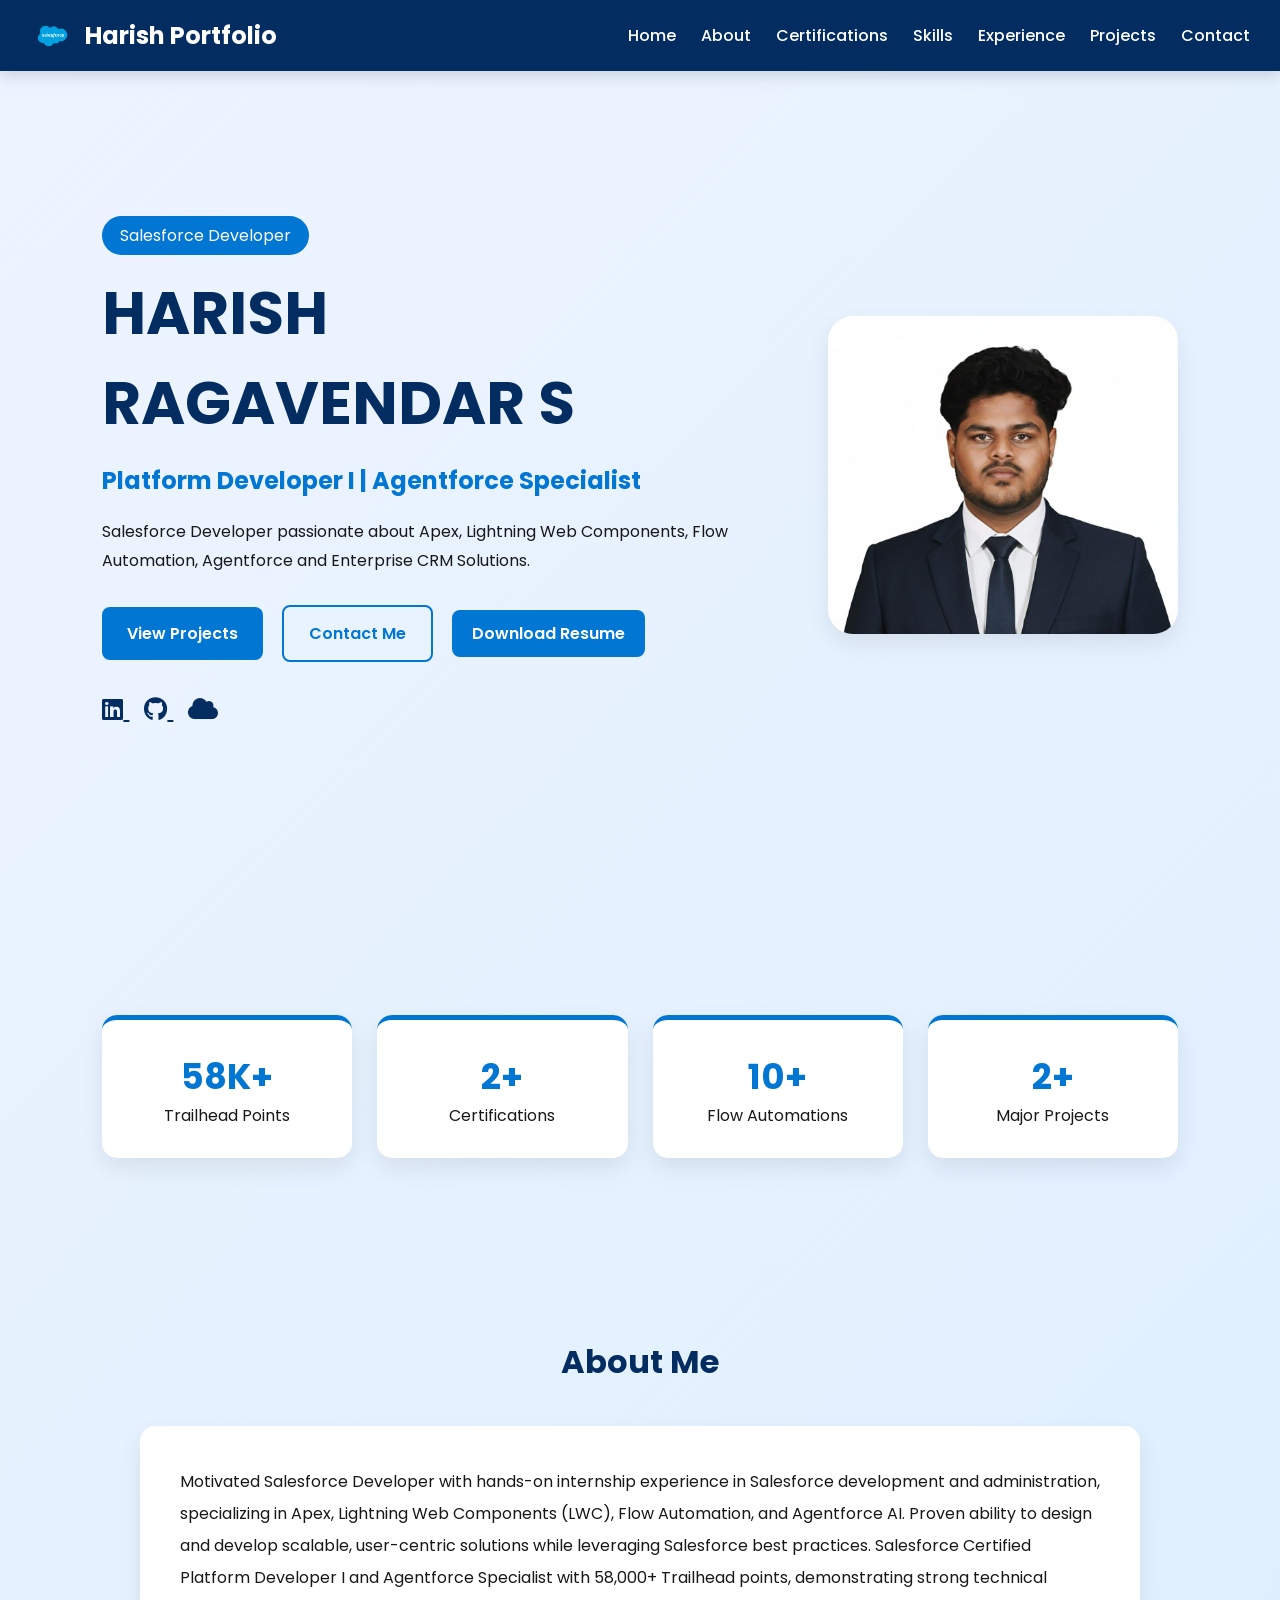
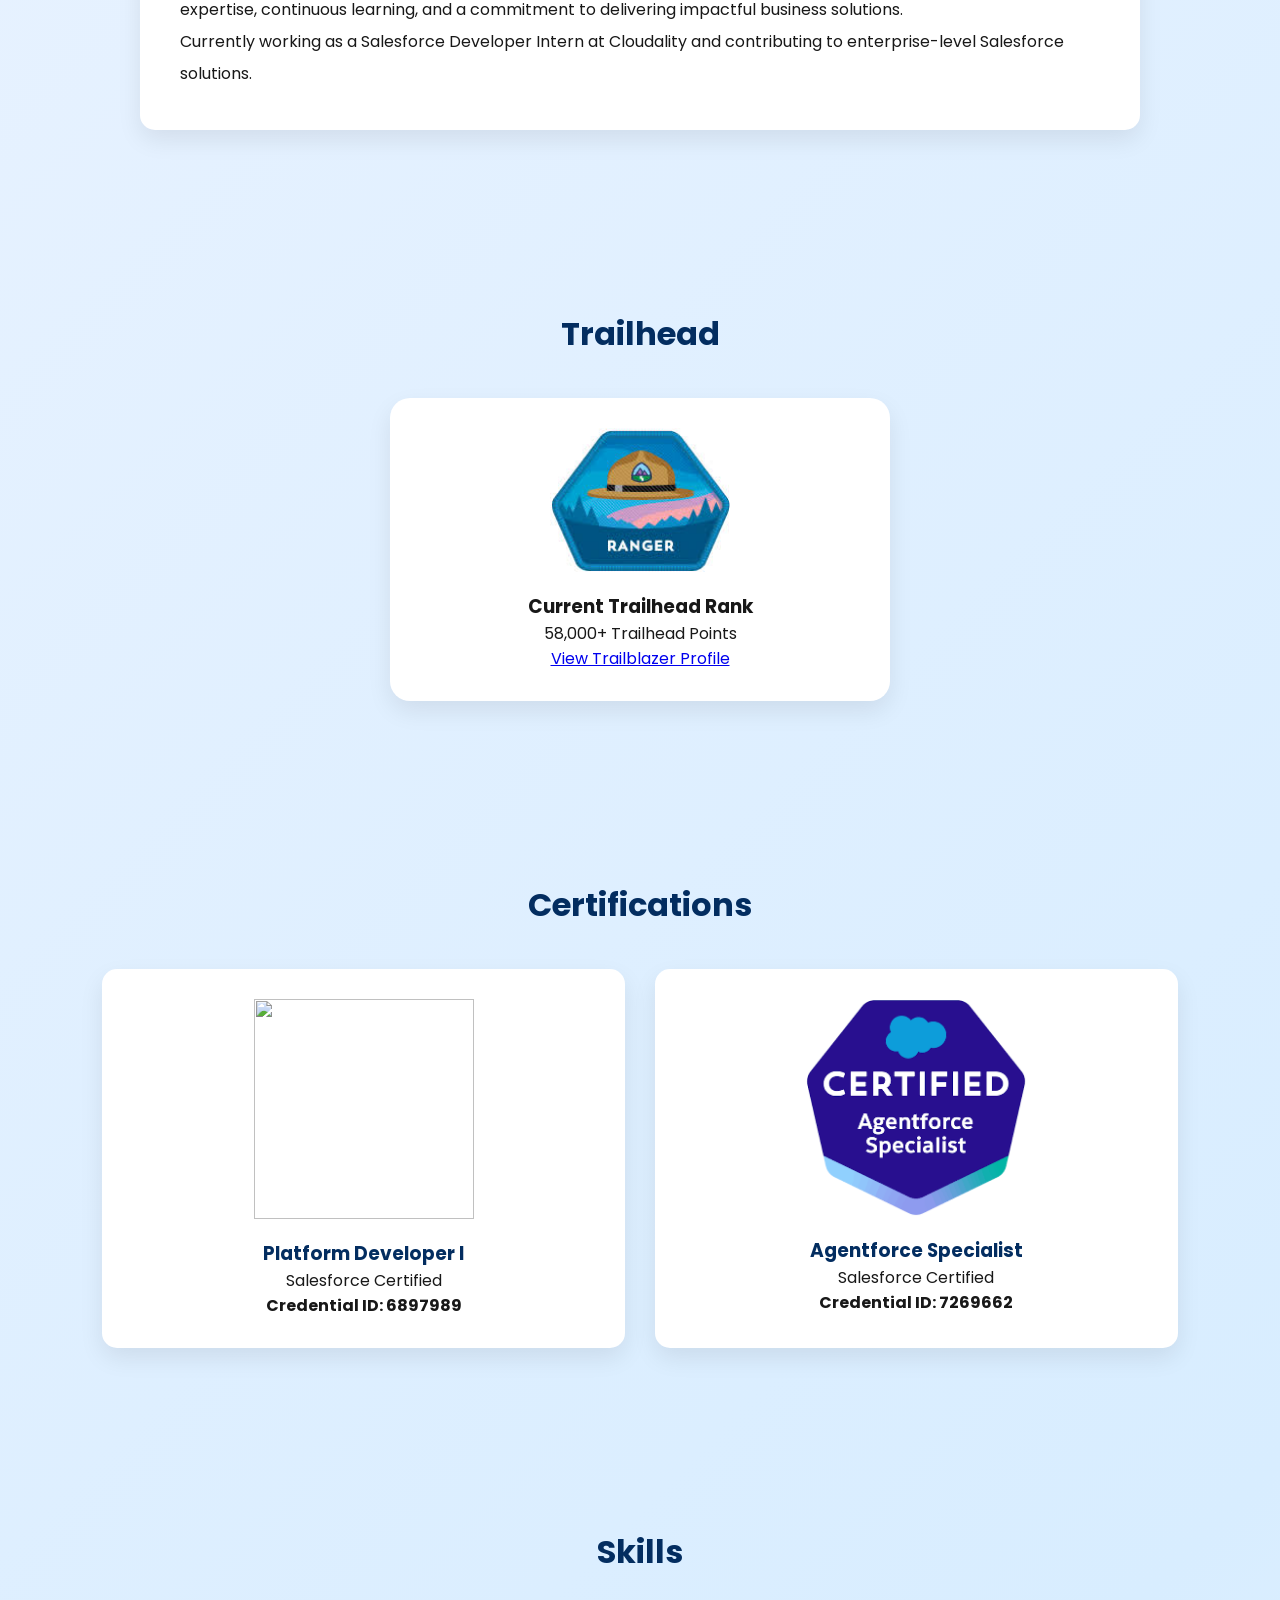
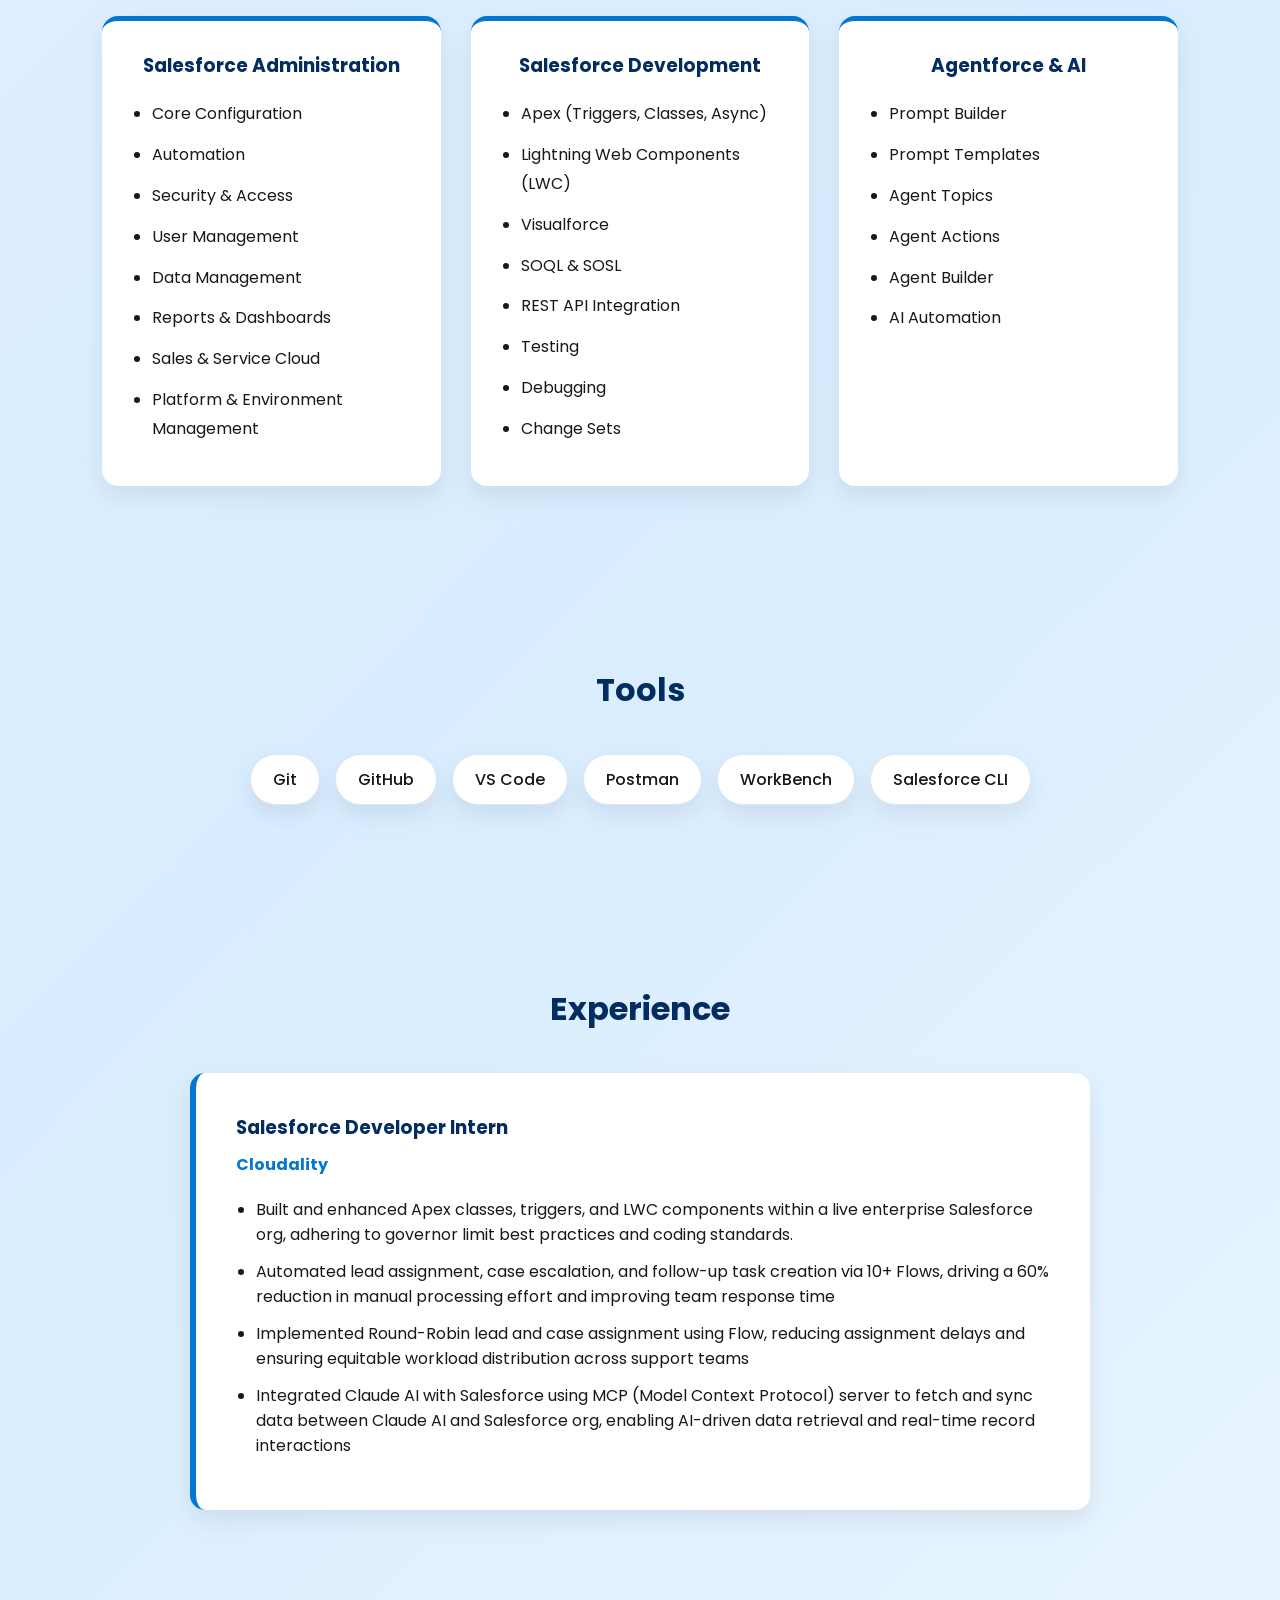
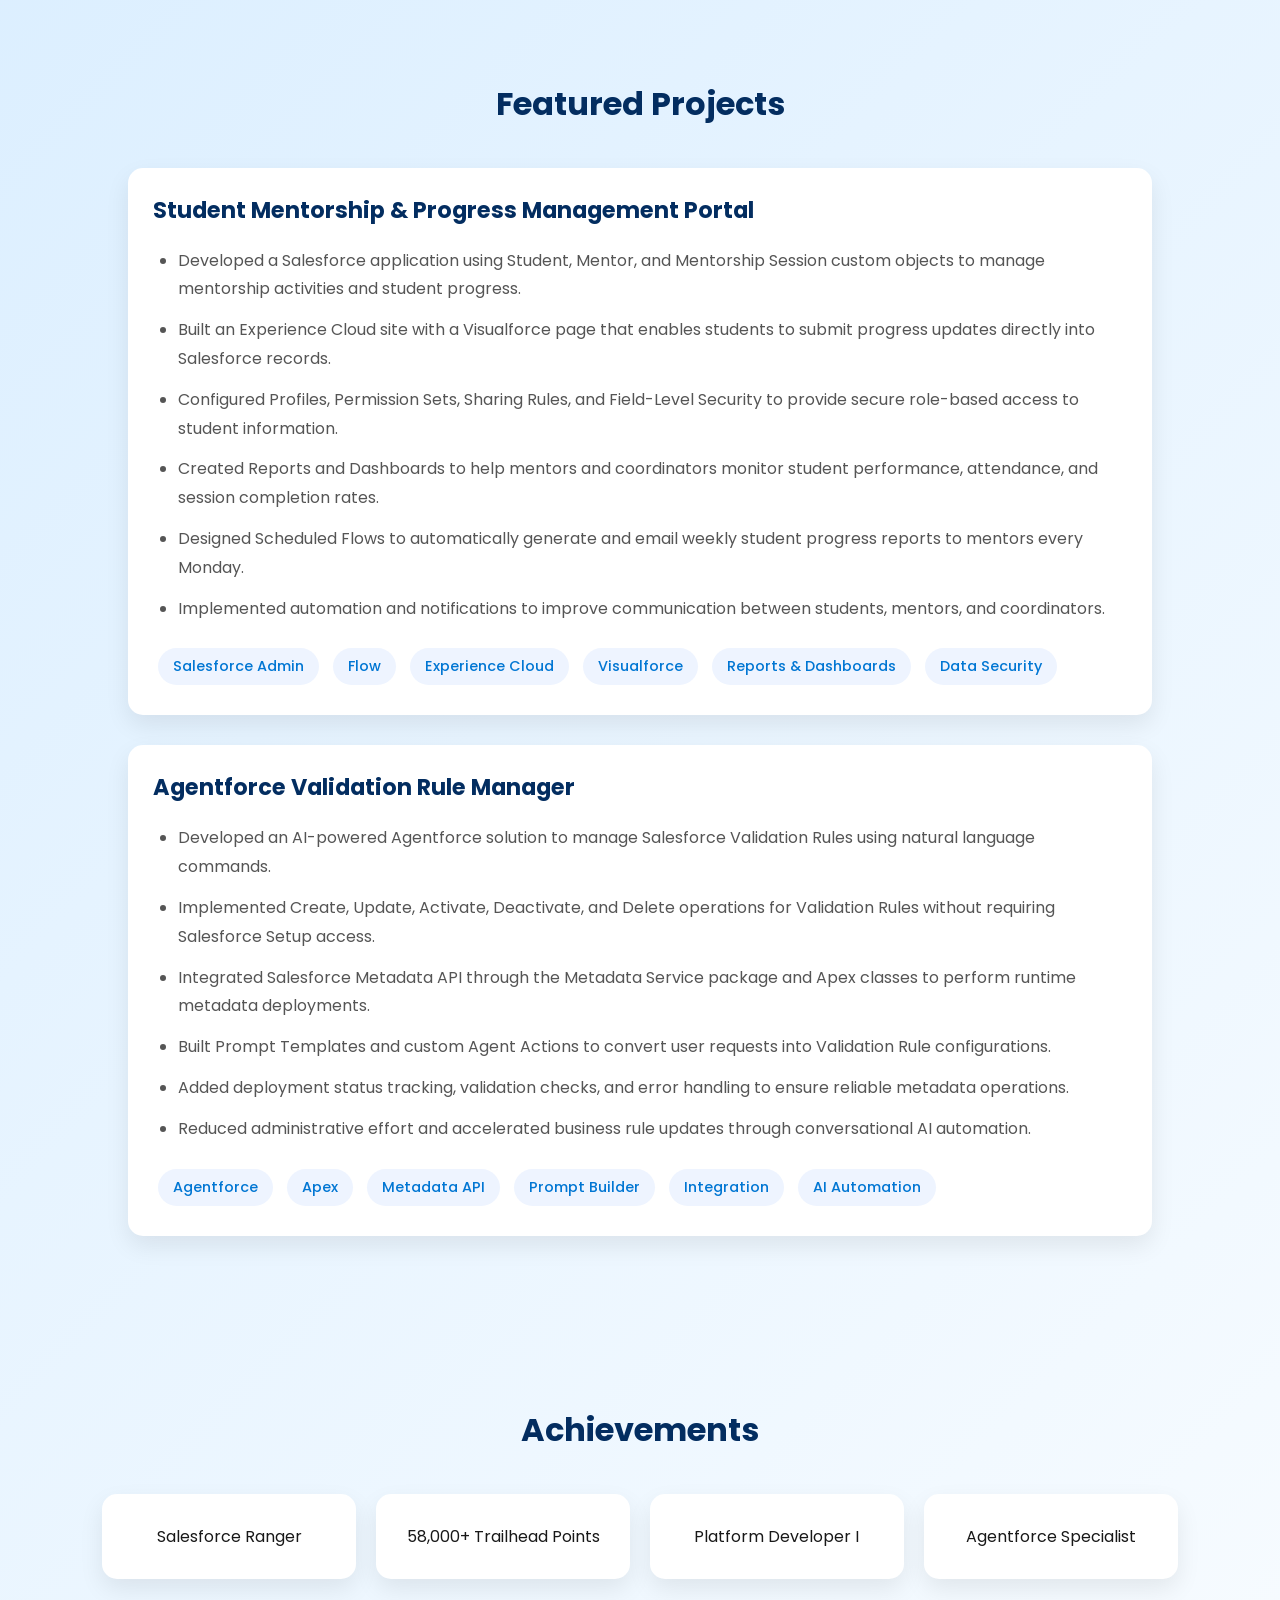
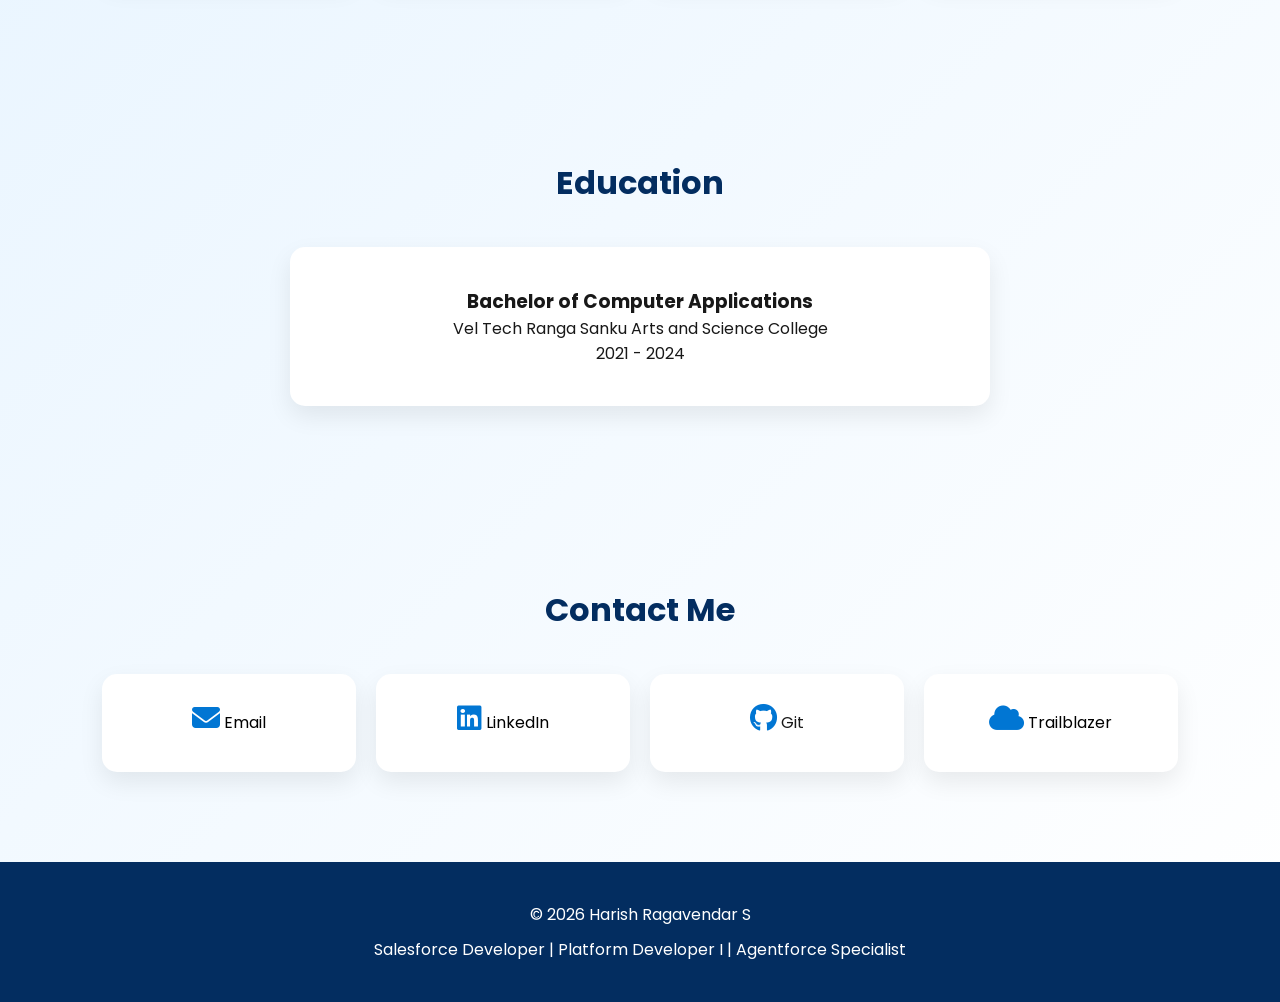
==== index (1).html @ a0dc569b "first commit" ====
```html
<!doctype html>
<html lang="en">
  <head>
    <meta charset="UTF-8" />
    <meta name="viewport" content="width=device-width, initial-scale=1.0" />

    <title>Harish Ragavendar S | Salesforce Developer</title>

    <meta
      name="description"
      content="Salesforce Developer Portfolio - Platform Developer I | Agentforce Specialist"
    />

    <link rel="stylesheet" href="css/style.css" />

    <link rel="preconnect" href="https://fonts.googleapis.com" />

    <link
      href="https://fonts.googleapis.com/css2?family=Poppins:wght@300;400;500;600;700;800&display=swap"
      rel="stylesheet"
    />

    <link
      rel="stylesheet"
      href="https://cdnjs.cloudflare.com/ajax/libs/font-awesome/6.5.1/css/all.min.css"
    />
    <link rel="stylesheet" href="index.css" />
  </head>

  <body>
    <!-- ================= NAVBAR ================= -->

    <header>
      <nav class="navbar">
        <div class="logo">
          <img
            src="images/Salesforce-Logo-History-1-1155x770-removebg-preview.png"
            alt="Salesforce"
          />

          <span>Harish Portfolio</span>
        </div>

        <ul class="nav-links">
          <li><a href="#home">Home</a></li>

          <li><a href="#about">About</a></li>

          <li><a href="#certifications">Certifications</a></li>

          <li><a href="#skills">Skills</a></li>

          <li><a href="#experience">Experience</a></li>

          <li><a href="#projects">Projects</a></li>

          <li><a href="#contact">Contact</a></li>
        </ul>
      </nav>
    </header>

    <!-- ================= HERO ================= -->

    <section class="hero" id="home">
      <div class="hero-left">
        <span class="hero-tag"> Salesforce Developer </span>

        <h1>HARISH RAGAVENDAR S</h1>

        <h2>Platform Developer I | Agentforce Specialist</h2>

        <p>
          Salesforce Developer passionate about Apex, Lightning Web Components,
          Flow Automation, Agentforce and Enterprise CRM Solutions.
        </p>

        <div class="hero-buttons">
          <a href="#projects" class="btn-primary"> View Projects </a>

          <a href="#contact" class="btn-secondary"> Contact Me </a>

          <a
            href="assets/Harish_Ragavendar_S_Salesforce_Developer_Resume.pdf"
            class="resume-btn"
          >
            Download Resume
          </a>
        </div>

        <div class="social-links">
          <a href="https://www.linkedin.com/in/harishs2004 ">
            <i class="fab fa-linkedin"></i>
          </a>

          <a href="#">
            <i class="fab fa-github"></i>
          </a>

          <a href="https://www.salesforce.com/trailblazer/pwxaolahhzddj6np1i">
            <i class="fas fa-cloud"></i>
          </a>
        </div>
      </div>

      <div class="hero-right">
        <img
          src="images/profile image.jpeg"
          alt="Harish Profile"
          class="profile-image"
        />
      </div>
    </section>

    <!-- ================= STATS ================= -->

    <section class="stats">
      <div class="stat-card">
        <h3>58K+</h3>

        <p>Trailhead Points</p>
      </div>

      <div class="stat-card">
        <h3>2+</h3>

        <p>Certifications</p>
      </div>

      <div class="stat-card">
        <h3>10+</h3>

        <p>Flow Automations</p>
      </div>

      <div class="stat-card">
        <h3>2+</h3>

        <p>Major Projects</p>
      </div>
    </section>

    <!-- ================= ABOUT ================= -->

    <section id="about">
      <h2 class="section-title">About Me</h2>

      <div class="about-container">
        <p>
          Motivated Salesforce Developer with hands-on internship experience in
          Salesforce development and administration, specializing in Apex,
          Lightning Web Components (LWC), Flow Automation, and Agentforce AI.
          Proven ability to design and develop scalable, user-centric solutions
          while leveraging Salesforce best practices. Salesforce Certified
          Platform Developer I and Agentforce Specialist with 58,000+ Trailhead
          points, demonstrating strong technical expertise, continuous learning,
          and a commitment to delivering impactful business solutions.
        </p>

        <p>
          Currently working as a Salesforce Developer Intern at Cloudality and
          contributing to enterprise-level Salesforce solutions.
        </p>
      </div>
    </section>

    <!-- ================= TRAILHEAD ================= -->

    <section id="trailhead">
      <h2 class="section-title">Trailhead</h2>

      <div class="trailhead-card">
        <img src="images/currentbadge.jpg" alt="Current Badge" />

        <h3>Current Trailhead Rank</h3>

        <p>58,000+ Trailhead Points</p>

        <a href="https://www.salesforce.com/trailblazer/pwxaolahhzddj6np1i">
          View Trailblazer Profile
        </a>
      </div>
    </section>

    <!-- ================= CERTIFICATIONS ================= -->

    <section id="certifications">
      <h2 class="section-title">Certifications</h2>

      <div class="cert-grid">
        <div class="cert-card">
          <img src="images/pd1.png" />

          <h3>Platform Developer I</h3>

          <p>Salesforce Certified</p>
          <strong><p>Credential ID: 6897989</p></strong>
        </div>

        <div class="cert-card">
          <img src="images/agentforce.png" />

          <h3>Agentforce Specialist</h3>

          <p>Salesforce Certified</p>
          <strong><p>Credential ID: 7269662</p></strong>
        </div>
      </div>
    </section>

    <!-- ================= SKILLS ================= -->

    <section id="skills">
      <h2 class="section-title">Skills</h2>

      <div class="skills-grid">
        <div class="skill-card">
          <h3>Salesforce Administration</h3>

          <ul>
            <li>Core Configuration</li>
            <li>Automation</li>
            <li>Security & Access</li>
            <li>User Management</li>
            <li>Data Management</li>
            <li>Reports & Dashboards</li>
            <li>Sales & Service Cloud</li>
            <li>Platform & Environment Management</li>
          </ul>
        </div>

        <div class="skill-card">
          <h3>Salesforce Development</h3>

          <ul>
            <li>Apex (Triggers, Classes, Async)</li>
            <li>Lightning Web Components (LWC)</li>
            <li>Visualforce</li>
            <li>SOQL & SOSL</li>
            <li>REST API Integration</li>
            <li>Testing</li>
            <li>Debugging</li>
            <li>Change Sets</li>
          </ul>
        </div>

        <div class="skill-card">
          <h3>Agentforce & AI</h3>

          <ul>
            <li>Prompt Builder</li>
            <li>Prompt Templates</li>
            <li>Agent Topics</li>
            <li>Agent Actions</li>
            <li>Agent Builder</li>
            <li>AI Automation</li>
          </ul>
        </div>
      </div>
    </section>

    <!-- ==================== Tools =================== -->
    <section id="Tools">
      <h2 class="section-title">Tools</h2>
      <div class="Tools-container">
        <span>Git</span>
        <span>GitHub</span>
        <span>VS Code</span>
        <span>Postman</span>
        <span>WorkBench</span>
        <span>Salesforce CLI</span>
      </div>
    </section>

    <!-- ================= EXPERIENCE ================= -->

    <section id="experience">
      <h2 class="section-title">Experience</h2>

      <div class="experience-card">
        <h3>Salesforce Developer Intern</h3>

        <h4>Cloudality</h4>

        <ul>
          <li>
            Built and enhanced Apex classes, triggers, and LWC components within
            a live enterprise Salesforce org, adhering to governor limit best
            practices and coding standards.
          </li>

          <li>
            Automated lead assignment, case escalation, and follow-up task
            creation via 10+ Flows, driving a 60% reduction in manual processing
            effort and improving team response time
          </li>

          <li>
            Implemented Round-Robin lead and case assignment using Flow,
            reducing assignment delays and ensuring equitable workload
            distribution across support teams
          </li>

          <li>
            Integrated Claude AI with Salesforce using MCP (Model Context
            Protocol) server to fetch and sync data between Claude AI and
            Salesforce org, enabling AI-driven data retrieval and real-time
            record interactions
          </li>
        </ul>
      </div>
    </section>

    <!-- ================= PROJECTS ================= -->

    <section id="projects">
      <h2 class="section-title">Featured Projects</h2>
      <div class="project-grid">
        <!-- Project 1 -->
        <div class="project-card">
          <h3>Student Mentorship & Progress Management Portal</h3>
          <ul class="project-points">
            <li>
              Developed a Salesforce application using Student, Mentor, and
              Mentorship Session custom objects to manage mentorship activities
              and student progress.
            </li>
            <li>
              Built an Experience Cloud site with a Visualforce page that
              enables students to submit progress updates directly into
              Salesforce records.
            </li>
            <li>
              Configured Profiles, Permission Sets, Sharing Rules, and
              Field-Level Security to provide secure role-based access to
              student information.
            </li>
            <li>
              Created Reports and Dashboards to help mentors and coordinators
              monitor student performance, attendance, and session completion
              rates.
            </li>
            <li>
              Designed Scheduled Flows to automatically generate and email
              weekly student progress reports to mentors every Monday.
            </li>
            <li>
              Implemented automation and notifications to improve communication
              between students, mentors, and coordinators.
            </li>
          </ul>
          <div class="project-tech">
            <span>Salesforce Admin</span> <span>Flow</span>
            <span>Experience Cloud</span> <span>Visualforce</span>
            <span>Reports & Dashboards</span> <span>Data Security</span>
          </div>
        </div>
        <!-- Project 2 -->
        <div class="project-card">
          <h3>Agentforce Validation Rule Manager</h3>
          <ul class="project-points">
            <li>
              Developed an AI-powered Agentforce solution to manage Salesforce
              Validation Rules using natural language commands.
            </li>
            <li>
              Implemented Create, Update, Activate, Deactivate, and Delete
              operations for Validation Rules without requiring Salesforce Setup
              access.
            </li>
            <li>
              Integrated Salesforce Metadata API through the Metadata Service
              package and Apex classes to perform runtime metadata deployments.
            </li>
            <li>
              Built Prompt Templates and custom Agent Actions to convert user
              requests into Validation Rule configurations.
            </li>
            <li>
              Added deployment status tracking, validation checks, and error
              handling to ensure reliable metadata operations.
            </li>
            <li>
              Reduced administrative effort and accelerated business rule
              updates through conversational AI automation.
            </li>
          </ul>
          <div class="project-tech">
            <span>Agentforce</span> <span>Apex</span> <span>Metadata API</span>
            <span>Prompt Builder</span> <span>Integration</span>
            <span>AI Automation</span>
          </div>
        </div>
      </div>
    </section>

    <!-- ================= ACHIEVEMENTS ================= -->

    <section id="achievements">
      <h2 class="section-title">Achievements</h2>

      <div class="achievement-grid">
        <div>Salesforce Ranger</div>

        <div>58,000+ Trailhead Points</div>

        <div>Platform Developer I</div>

        <div>Agentforce Specialist</div>
      </div>
    </section>

    <!-- ================= EDUCATION ================= -->

    <section id="education">
      <h2 class="section-title">Education</h2>

      <div class="education-card">
        <h3>Bachelor of Computer Applications</h3>

        <p>Vel Tech Ranga Sanku Arts and Science College</p>

        <p>2021 - 2024</p>
      </div>
    </section>

    <!-- ================= CONTACT ================= -->

    <section id="contact">
      <h2 class="section-title">Contact Me</h2>

      <div class="contact-grid">
        <div>
          <i class="fas fa-envelope"></i>
          <a
            href="mailto:harishragavendar06072004@gmail.com"
            style="text-decoration: none; color: black"
          >
            Email
          </a>
        </div>

        <div>
          <i class="fab fa-linkedin"></i>
          <a
            href="https://www.linkedin.com/in/harishs2004"
            style="text-decoration: none; color: black"
            >LinkedIn</a
          >
        </div>

        <div>
          <i class="fab fa-github"></i>
          Git
        </div>

        <div>
          <i class="fas fa-cloud"></i>
          <a
            href="https://www.salesforce.com/trailblazer/pwxaolahhzddj6np1i"
            style="text-decoration: none; color: black"
            >Trailblazer
          </a>
        </div>
      </div>
    </section>

    <!-- ================= FOOTER ================= -->

    <footer>
      <p>© 2026 Harish Ragavendar S</p>

      <p>Salesforce Developer | Platform Developer I | Agentforce Specialist</p>
    </footer>

    <script src="js/script.js"></script>
  </body>
</html>
---- index.css ----
/* =========================
   GOOGLE FONT
========================= */

* {
  margin: 0;
  padding: 0;
  box-sizing: border-box;
  font-family: "Poppins", sans-serif;
  scroll-behavior: smooth;
}

:root {
  --primary: #0176d3;
  --secondary: #032d60;
  --light: #eef4ff;
  --cloud: #d8edff;
  --white: #ffffff;
  --text: #181818;
  --shadow: 0 10px 25px rgba(0, 0, 0, 0.08);
}

body {
  background: linear-gradient(135deg, #eef4ff 0%, #d8edff 50%, #ffffff 100%);

  color: var(--text);
}

/* =========================
   NAVBAR
========================= */

header {
  position: fixed;
  top: 0;
  left: 0;

  width: 100%;

  background: var(--secondary);

  z-index: 1000;

  box-shadow: 0 4px 15px rgba(0, 0, 0, 0.15);
}

.navbar {
  max-width: 1300px;

  margin: auto;

  padding: 18px 30px;

  display: flex;
  justify-content: space-between;
  align-items: center;
}

.logo {
  display: flex;
  align-items: center;
  gap: 10px;
}

.logo img {
  width: 45px;
}

.logo span {
  color: white;

  font-size: 24px;

  font-weight: 700;
}

.nav-links {
  display: flex;
  gap: 25px;

  list-style: none;
}

.nav-links a {
  color: white;

  text-decoration: none;

  font-weight: 500;

  transition: 0.3s;
}

.nav-links a:hover {
  color: #90d0fe;
}

.resume-btn {
  background: var(--primary);

  color: white;

  padding: 12px 20px;

  border-radius: 8px;

  text-decoration: none;

  font-weight: 600;
}

.resume-btn:hover {
  background: #0b5cab;
}

/* =========================
   HERO
========================= */

.hero {
  min-height: 100vh;

  display: flex;
  justify-content: center;
  align-items: center;

  gap: 80px;

  padding: 120px 8%;
}

.hero-left {
  flex: 1;
}

.hero-tag {
  background: var(--primary);

  color: white;

  padding: 8px 18px;

  border-radius: 30px;
}

.hero-left h1 {
  font-size: 60px;

  color: var(--secondary);

  margin-top: 20px;
}

.hero-left h2 {
  color: var(--primary);

  margin-top: 15px;
}

.hero-left p {
  margin-top: 20px;

  line-height: 1.8;
}

.hero-buttons {
  margin-top: 30px;
}

.btn-primary,
.btn-secondary {
  display: inline-block;

  padding: 14px 25px;

  border-radius: 8px;

  text-decoration: none;

  margin-right: 15px;

  font-weight: 600;
}

.btn-primary {
  background: var(--primary);

  color: white;
}

.btn-secondary {
  border: 2px solid var(--primary);

  color: var(--primary);
}

.social-links {
  margin-top: 30px;
}

.social-links a {
  color: var(--secondary);

  font-size: 24px;

  margin-right: 15px;
}

.profile-image {
  width: 350px;

  border-radius: 25px;

  box-shadow: var(--shadow);
}

/* =========================
   SECTION TITLE
========================= */

section {
  padding: 90px 8%;
}

.section-title {
  text-align: center;

  color: var(--secondary);

  font-size: 42px;

  margin-bottom: 50px;
}

/* =========================
   STATS
========================= */

.stats {
  display: grid;

  grid-template-columns: repeat(auto-fit, minmax(220px, 1fr));

  gap: 25px;
}

.stat-card {
  background: white;

  text-align: center;

  padding: 30px;

  border-radius: 15px;

  box-shadow: var(--shadow);

  border-top: 5px solid var(--primary);
}

.stat-card h3 {
  font-size: 35px;

  color: var(--primary);
}

/* =========================
   ABOUT
========================= */

.about-container {
  background: white;

  padding: 40px;

  border-radius: 15px;

  box-shadow: var(--shadow);

  max-width: 1000px;

  margin: auto;
}

.about-container p {
  line-height: 2;
}

/* =========================
   TRAILHEAD
========================= */

.trailhead-card {
  background: white;

  max-width: 500px;

  margin: auto;

  text-align: center;

  padding: 30px;

  border-radius: 20px;

  box-shadow: var(--shadow);
}

.trailhead-card img {
  width: 180px;
}

.trailhead-card h3 {
  margin-top: 20px;
}

/* =========================
   CERTIFICATIONS
========================= */

.cert-grid {
  display: grid;

  grid-template-columns: repeat(auto-fit, minmax(320px, 1fr));

  gap: 30px;
}

.cert-card {
  background: white;

  padding: 30px;

  text-align: center;

  border-radius: 15px;

  box-shadow: var(--shadow);
}

.cert-card img {
  width: 220px;
}

.cert-card h3 {
  margin-top: 20px;

  color: var(--secondary);
}

/* =========================
   SKILLS
========================= */

.skills-grid {
  display: grid;

  grid-template-columns: repeat(auto-fit, minmax(320px, 1fr));

  gap: 30px;

  margin-top: 40px;
}

.skill-card {
  background: white;

  padding: 30px;

  border-radius: 16px;

  box-shadow: 0 10px 25px rgba(0, 0, 0, 0.08);

  border-top: 5px solid #0176d3;
}

.skill-card h3 {
  color: #032d60;

  margin-bottom: 20px;

  text-align: center;
}

.skill-card ul {
  padding-left: 20px;
}

.skill-card li {
  margin-bottom: 12px;

  line-height: 1.8;
}

/*
  =========================
    TOOLS
*/

.tools-container {
  display: flex;

  flex-wrap: wrap;

  justify-content: center;

  gap: 15px;
}

.Tools-container span {
  background: white;

  padding: 12px 22px;

  border-radius: 30px;

  box-shadow: var(--shadow);

  border: 1px solid #dce6f5;

  font-weight: 500;
}
/* =========================
   EXPERIENCE
========================= */

.experience-card {
  max-width: 900px;

  margin: auto;

  background: white;

  padding: 40px;

  border-radius: 15px;

  box-shadow: var(--shadow);

  border-left: 6px solid var(--primary);
}

.experience-card h3 {
  color: var(--secondary);
}

.experience-card h4 {
  color: var(--primary);

  margin-top: 10px;
}

.experience-card ul {
  margin-top: 20px;

  padding-left: 20px;
}

.experience-card li {
  margin-bottom: 12px;
}

/* =========================
   PROJECTS
========================= */

#projects {
  padding: 80px 10%;
}
.section-title {
  text-align: center;
  font-size: 2rem;
  margin-bottom: 40px;
  color: var(--secondary);
}
.project-grid {
  display: flex;
  flex-direction: column;
  gap: 30px;
}
.project-card {
  background: #fff;
  border-radius: 15px;
  padding: 25px;
  box-shadow: var(--shadow);
  transition: transform 0.3s ease;
}
.project-card:hover {
  transform: translateY(-5px);
}
.project-card h3 {
  color: var(--secondary);
  margin-bottom: 20px;
  font-size: 1.4rem;
}
.project-points {
  padding-left: 25px;
  margin-bottom: 20px;
}
.project-points li {
  margin-bottom: 12px;
  line-height: 1.8;
  color: #555;
}
.project-tech {
  margin-top: 15px;
}
.project-tech span {
  display: inline-block;
  background: var(--light);
  color: var(--primary);
  padding: 8px 15px;
  border-radius: 20px;
  margin: 5px;
  font-size: 0.9rem;
  font-weight: 500;
}

/* =========================
   ACHIEVEMENTS
========================= */

.achievement-grid {
  display: grid;

  grid-template-columns: repeat(auto-fit, minmax(250px, 1fr));

  gap: 20px;
}

.achievement-grid div {
  background: white;

  text-align: center;

  padding: 30px;

  border-radius: 15px;

  box-shadow: var(--shadow);
}

/* =========================
   EDUCATION
========================= */

.education-card {
  background: white;

  max-width: 700px;

  margin: auto;

  padding: 40px;

  text-align: center;

  border-radius: 15px;

  box-shadow: var(--shadow);
}

/* =========================
   CONTACT
========================= */

.contact-grid {
  display: grid;

  grid-template-columns: repeat(auto-fit, minmax(250px, 1fr));

  gap: 20px;
}

.contact-grid div {
  background: white;

  padding: 30px;

  text-align: center;

  border-radius: 15px;

  box-shadow: var(--shadow);
}

.contact-grid i {
  font-size: 28px;

  color: var(--primary);

  margin-bottom: 10px;
}

/* =========================
   FOOTER
========================= */

footer {
  background: var(--secondary);

  color: white;

  text-align: center;

  padding: 30px;
}

footer p {
  margin: 10px 0;
}

/* =========================
   HOVER EFFECTS
========================= */

.stat-card:hover,
.cert-card:hover,
.project-card:hover,
.achievement-grid div:hover,
.contact-grid div:hover {
  transform: translateY(-5px);

  transition: 0.3s;
}

/* =========================
   MOBILE
========================= */

@media (max-width: 768px) {
  .navbar {
    flex-direction: column;
    gap: 15px;
  }

  .nav-links {
    flex-wrap: wrap;
    justify-content: center;
  }

  .hero {
    flex-direction: column;

    text-align: center;
  }

  .hero-left h1 {
    font-size: 42px;
  }

  .profile-image {
    width: 280px;
  }

  .section-title {
    font-size: 32px;
  }
}
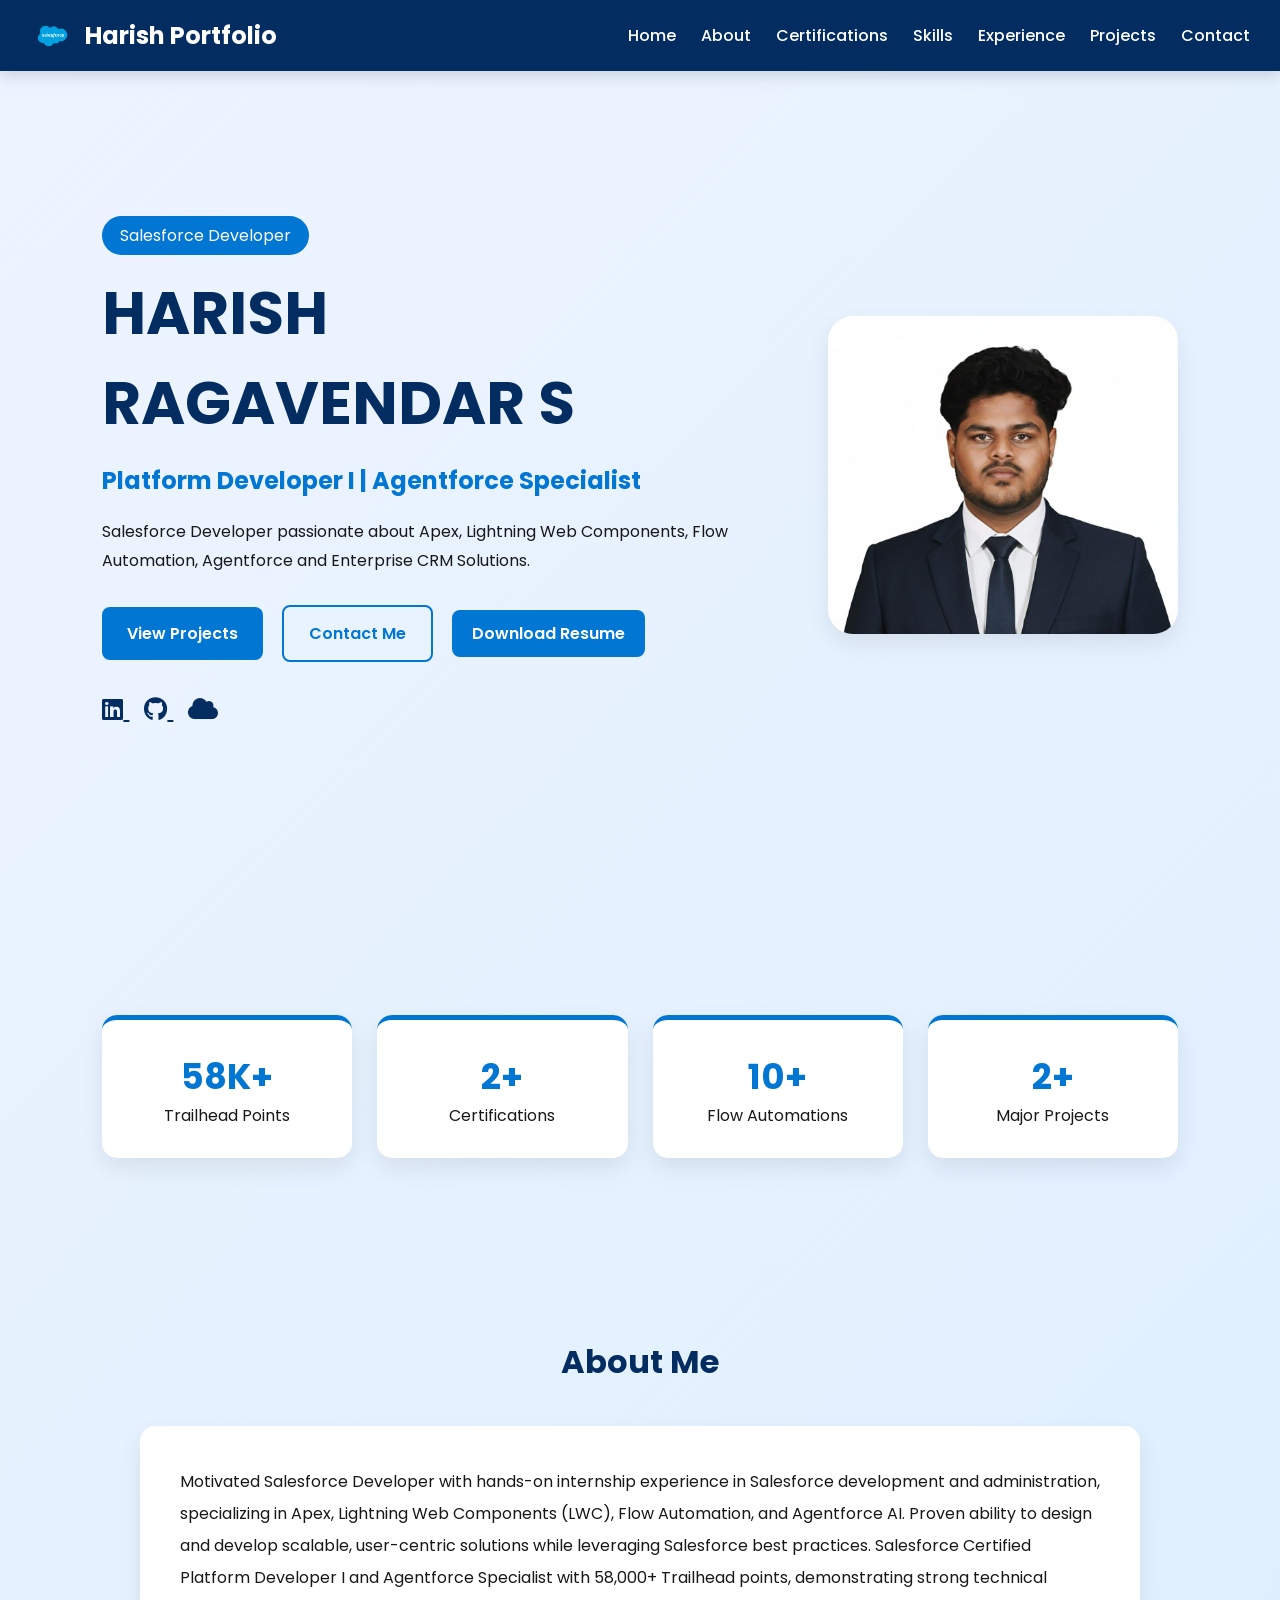
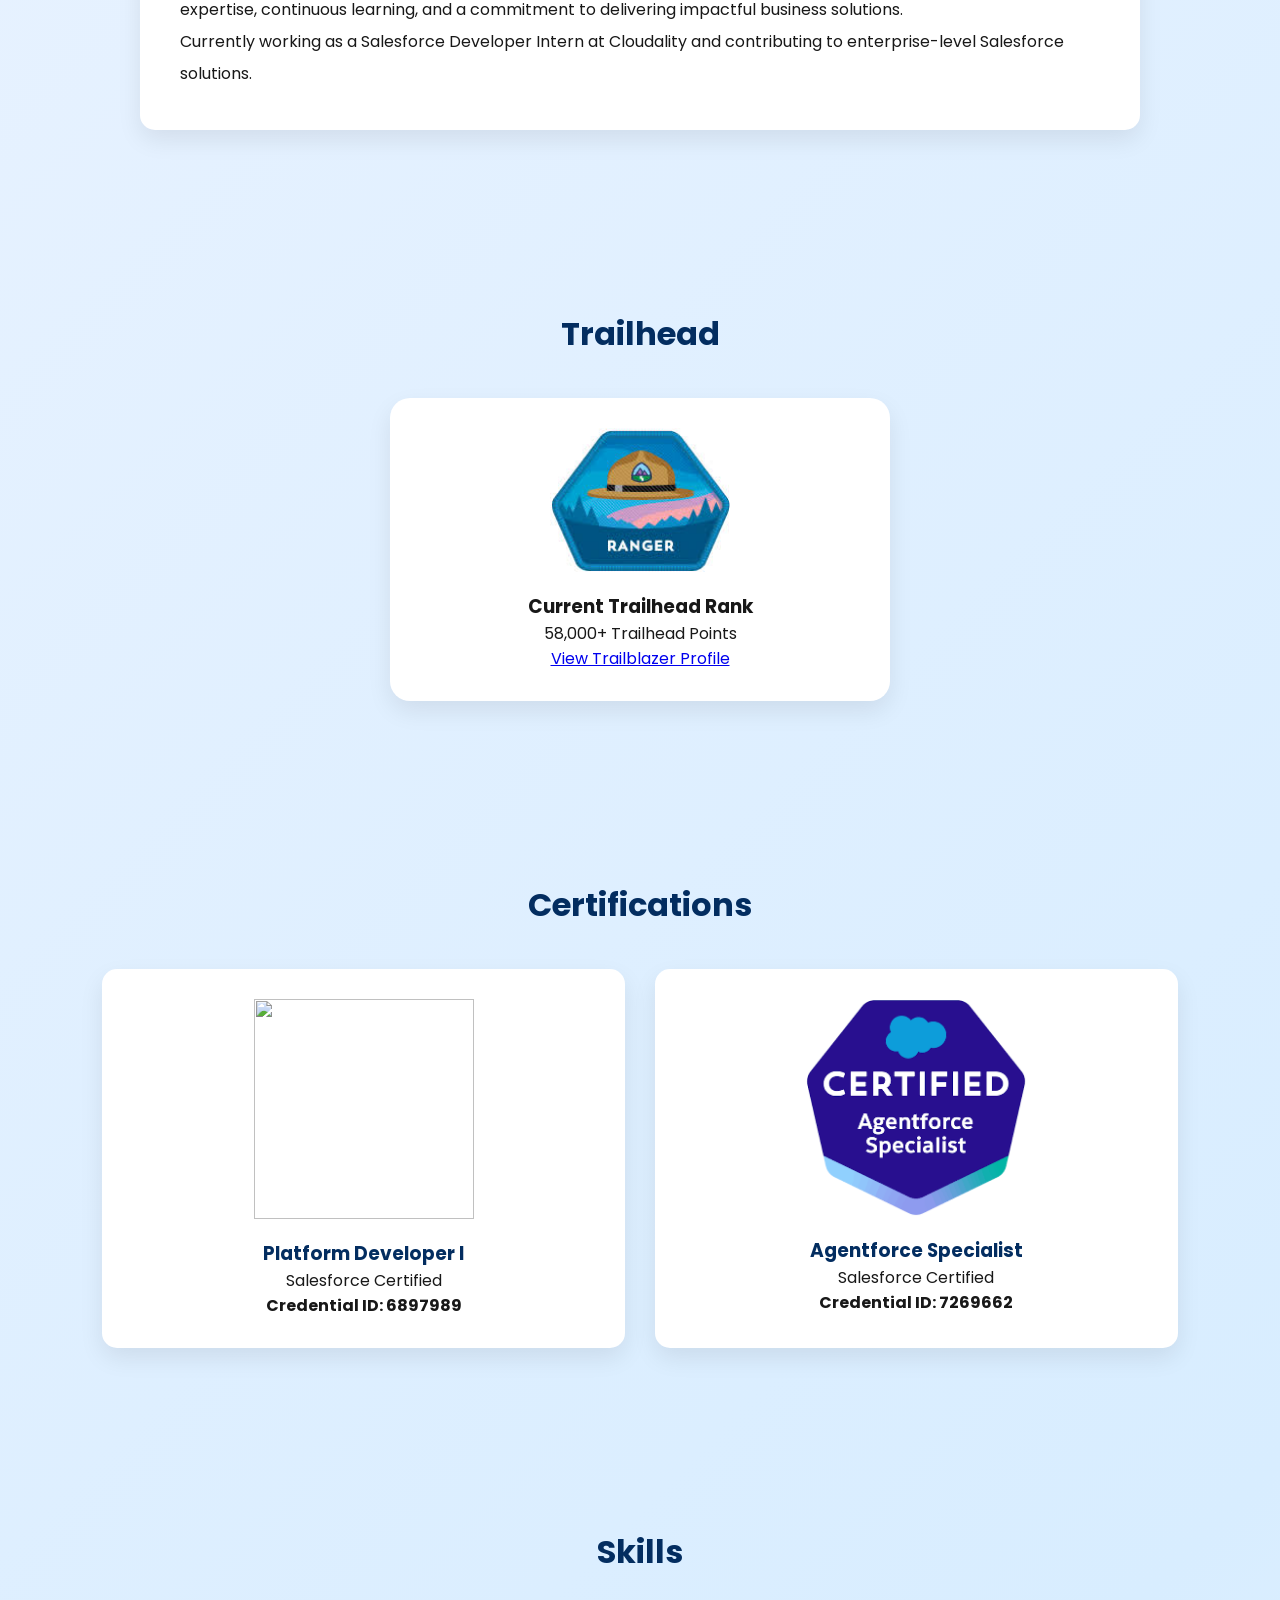
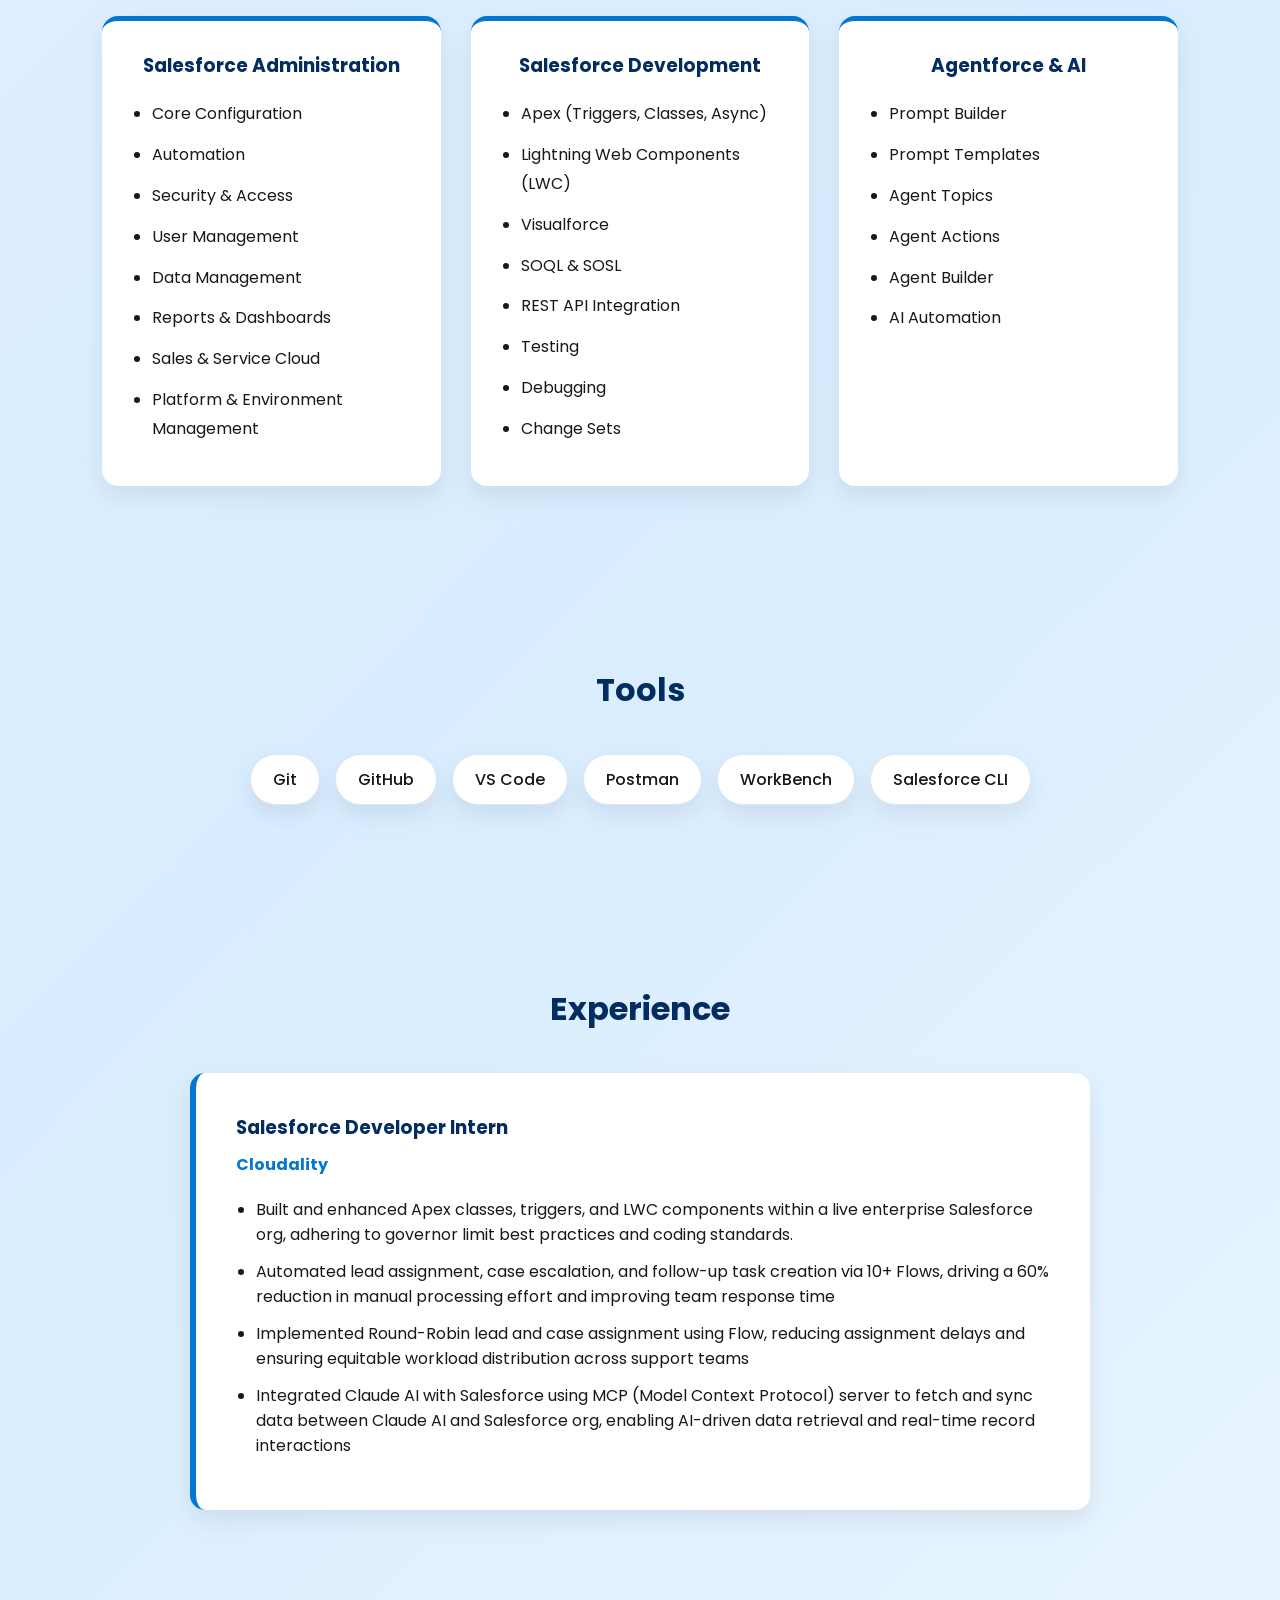
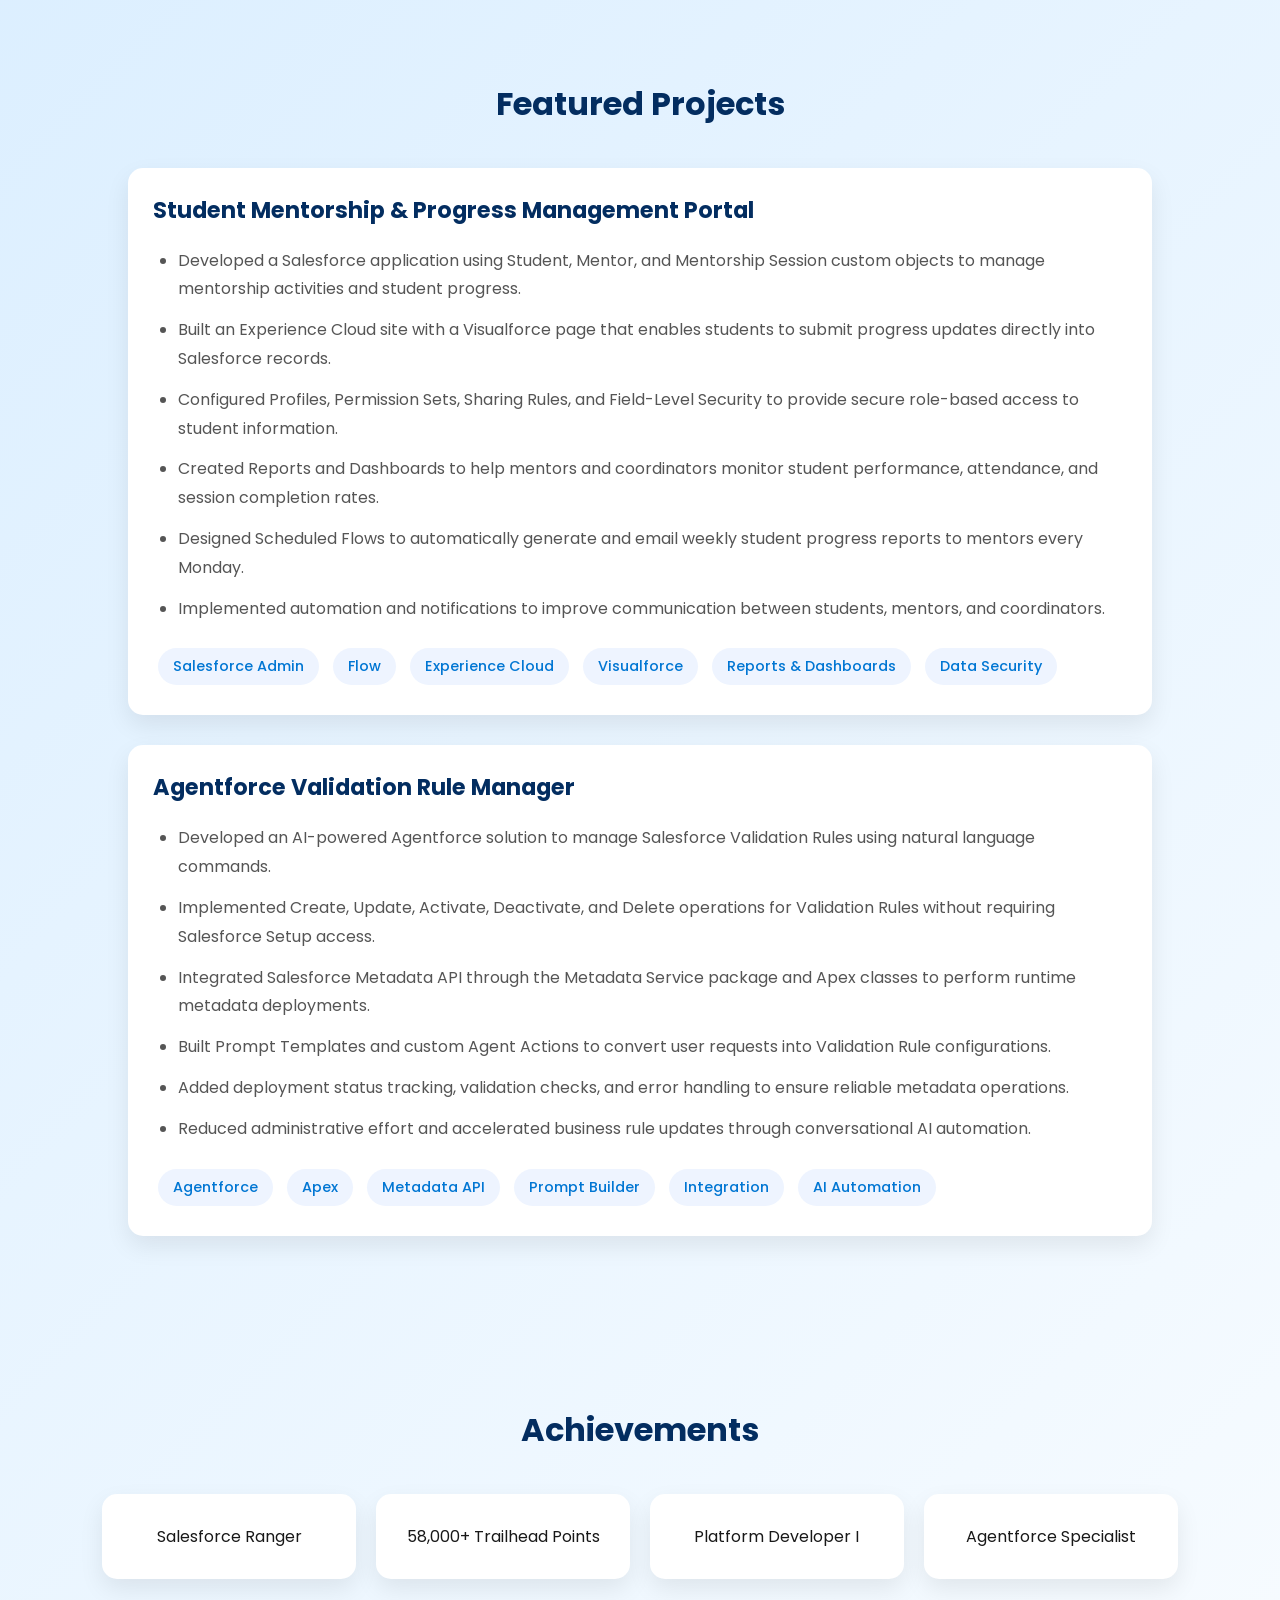
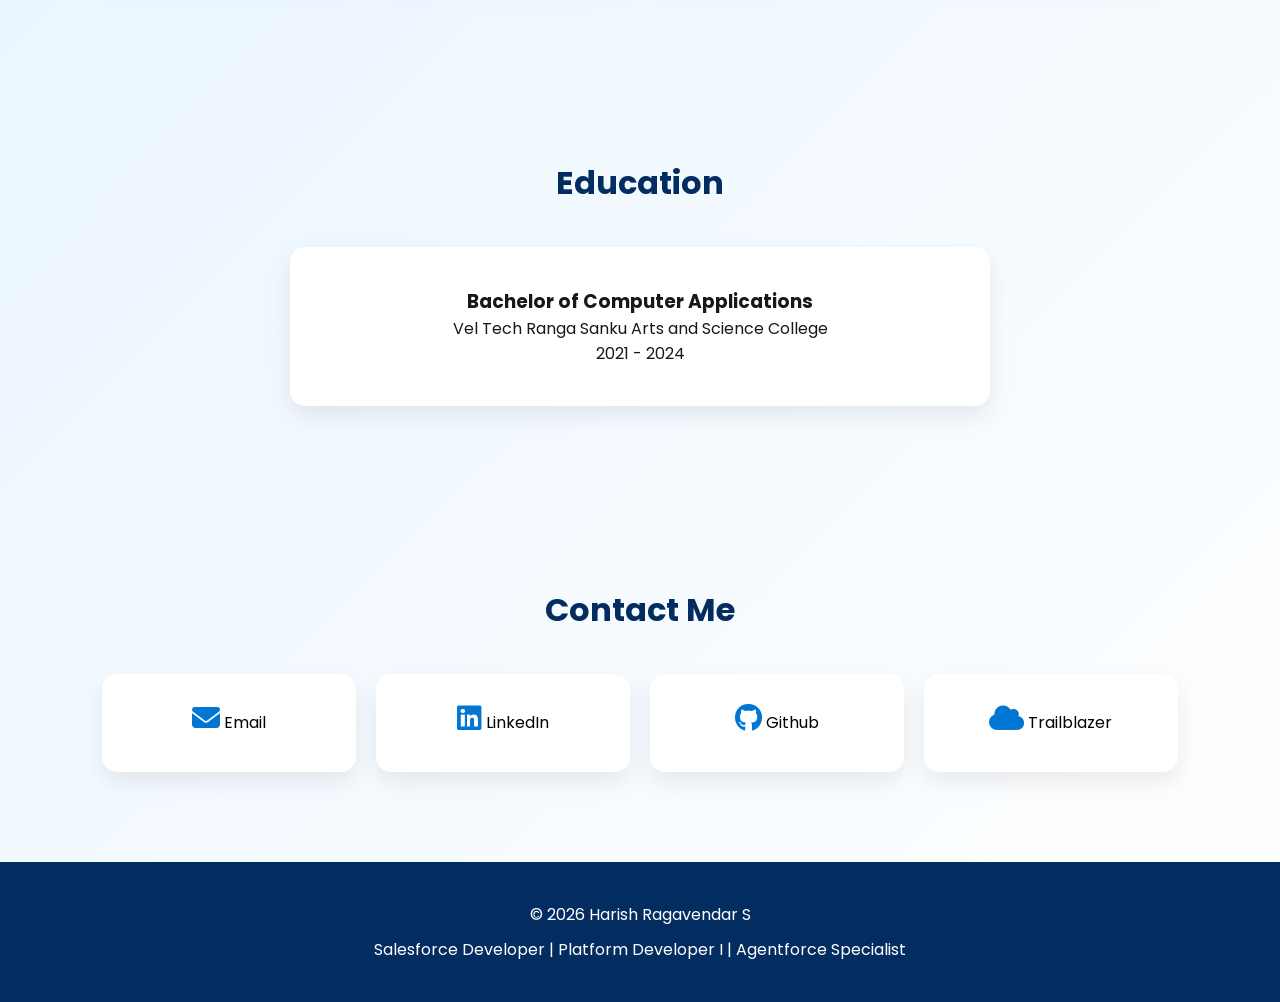
==== commit 31e1e539: "Just Update" ====
--- a/index (1).html
+++ b/index (1).html
@@ -431,6 +431,7 @@
 
       <div class="contact-grid">
         <div>
+          
           <i class="fas fa-envelope"></i>
           <a
             href="mailto:harishragavendar06072004@gmail.com"
@@ -438,7 +439,7 @@
           >
             Email
           </a>
-        </div>
+          </div>
 
         <div>
           <i class="fab fa-linkedin"></i>
@@ -451,7 +452,10 @@
 
         <div>
           <i class="fab fa-github"></i>
-          Git
+          <a
+            href="https://github.com/theharishdev"
+            style="text-decoration: none; color: black"
+            >Github</a>
         </div>
 
         <div>
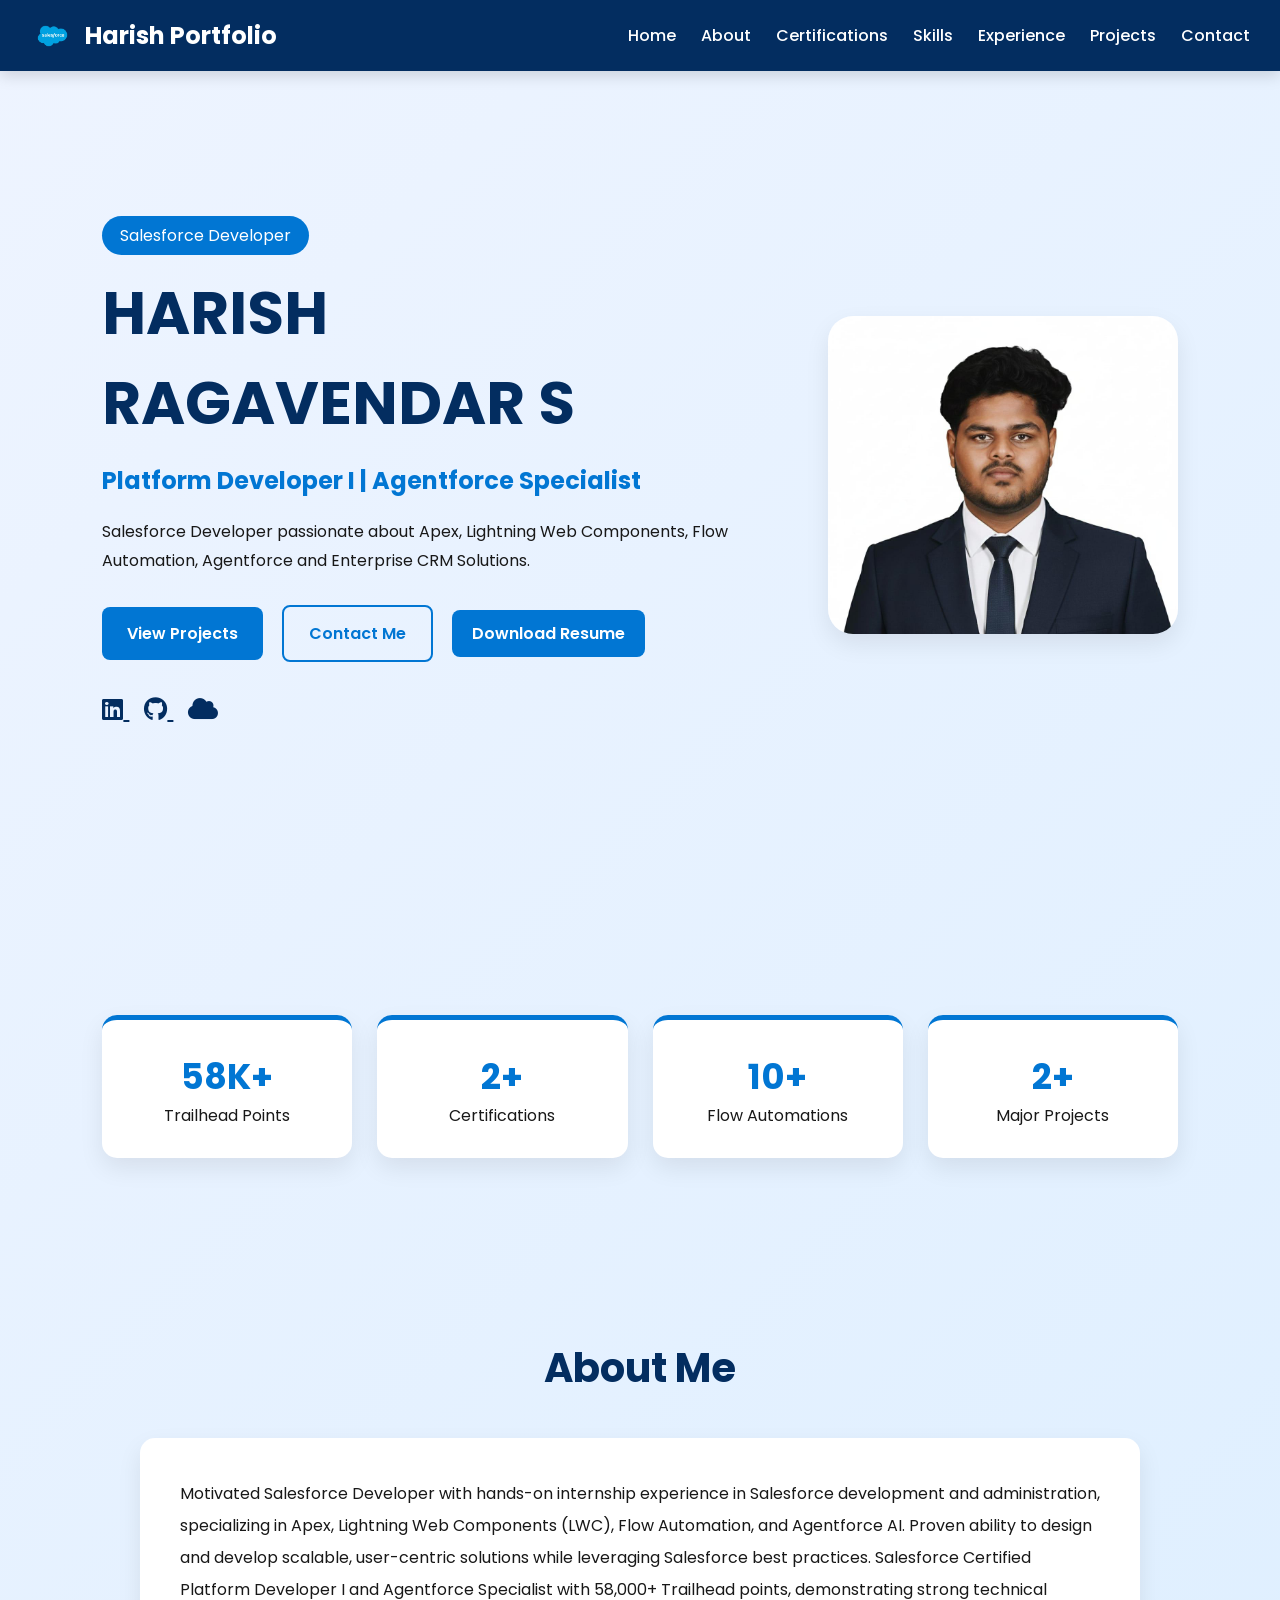
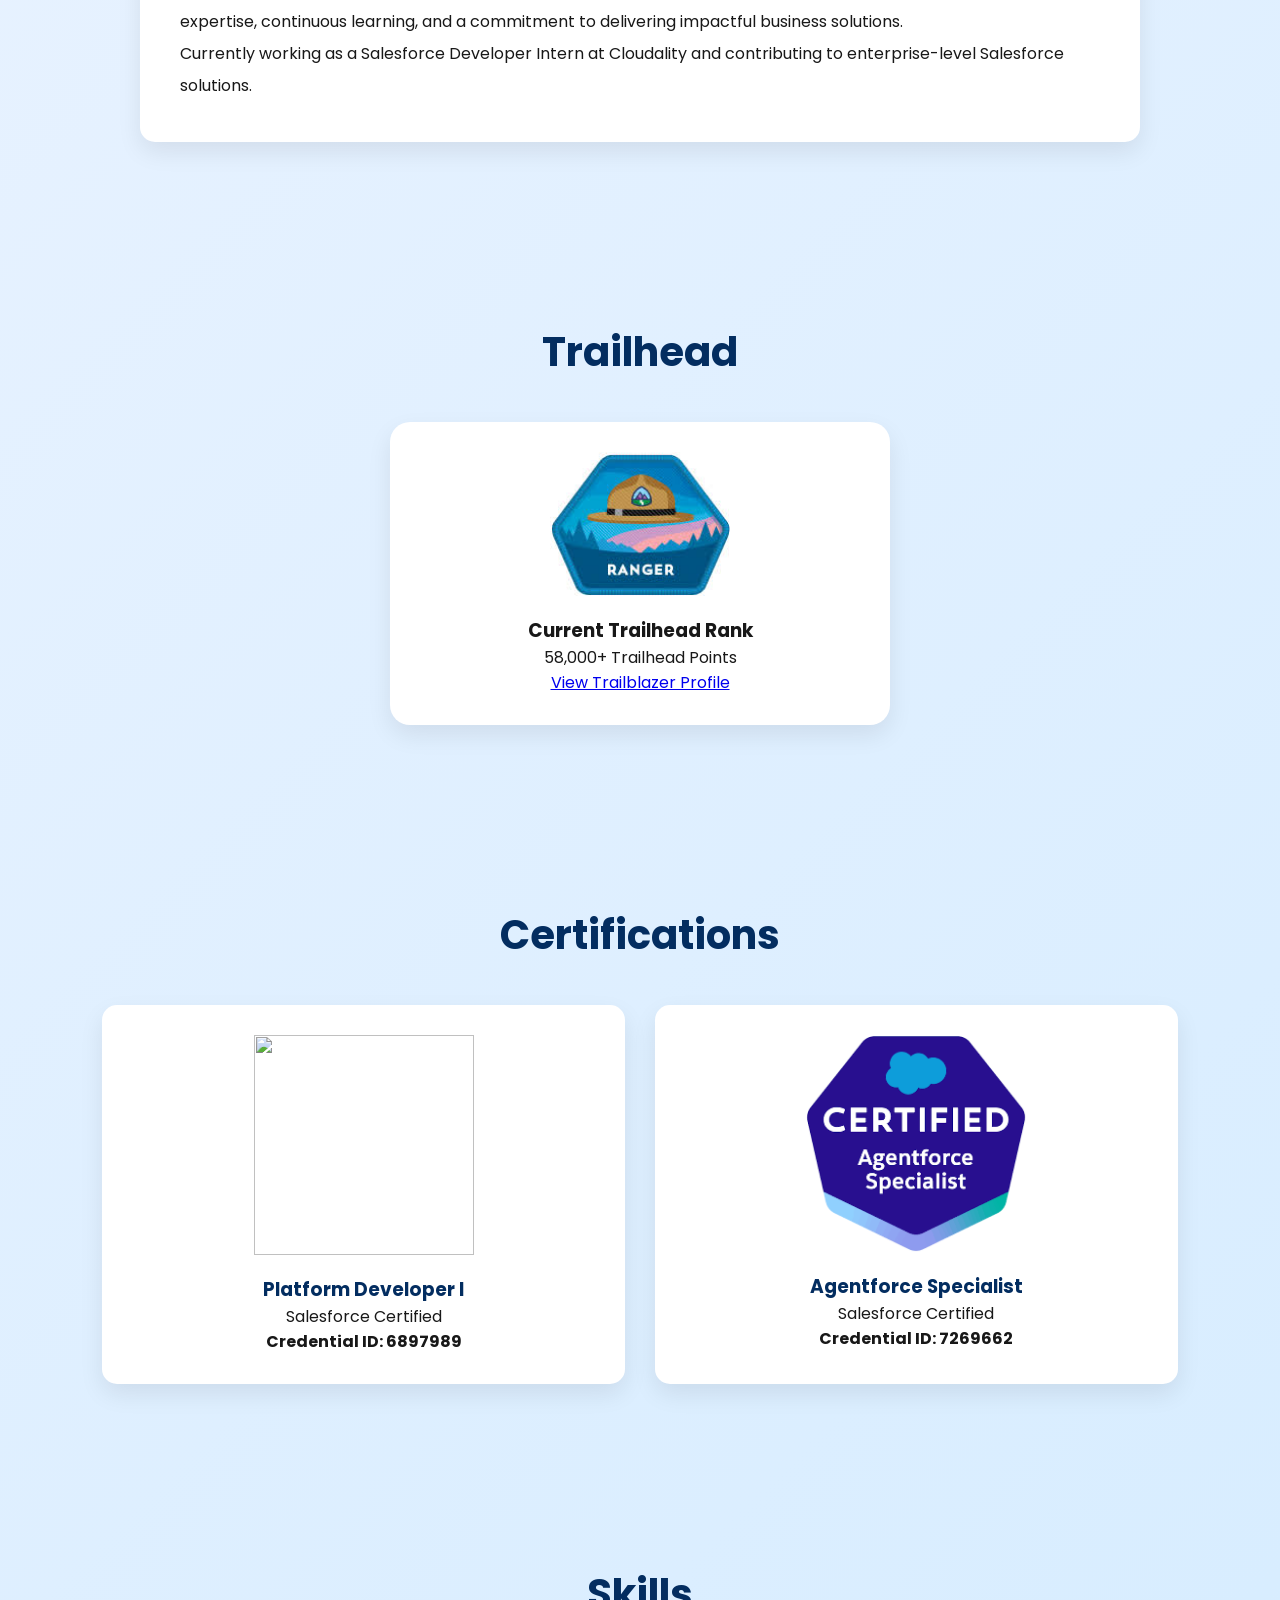
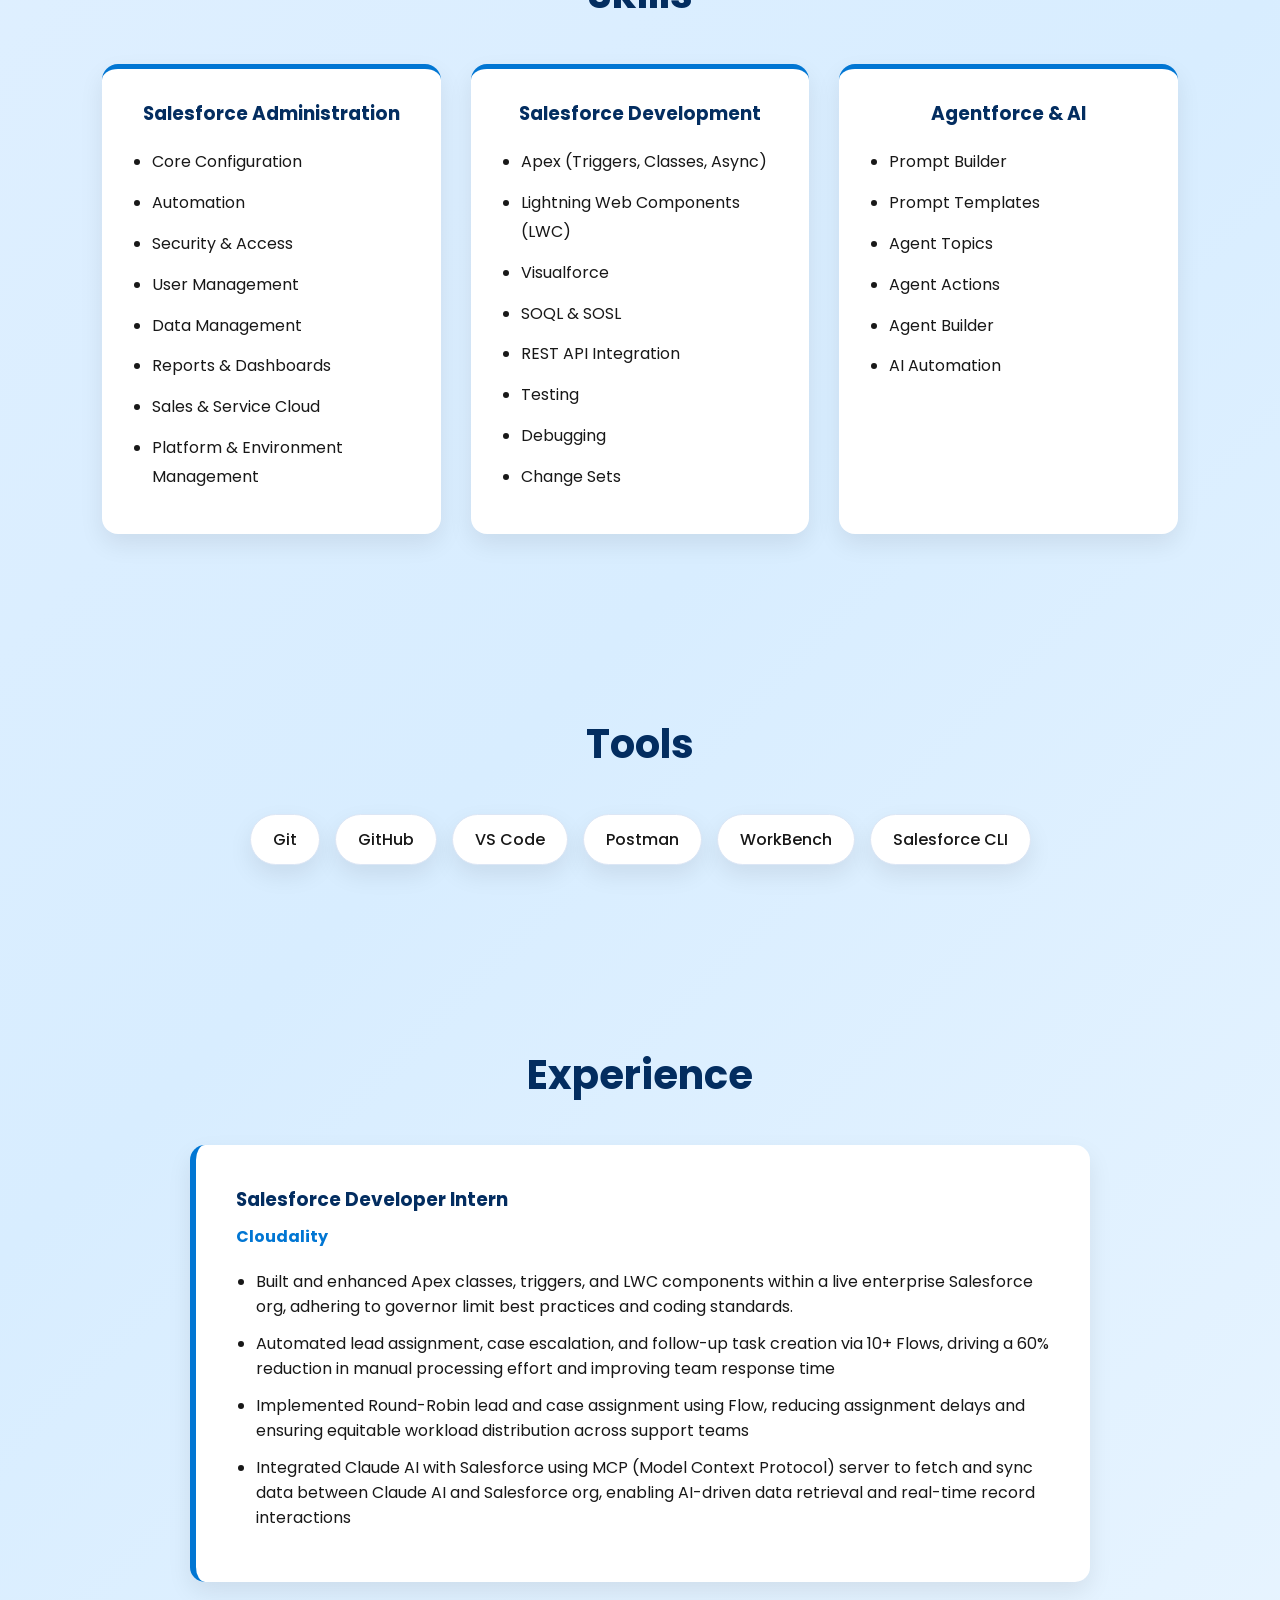
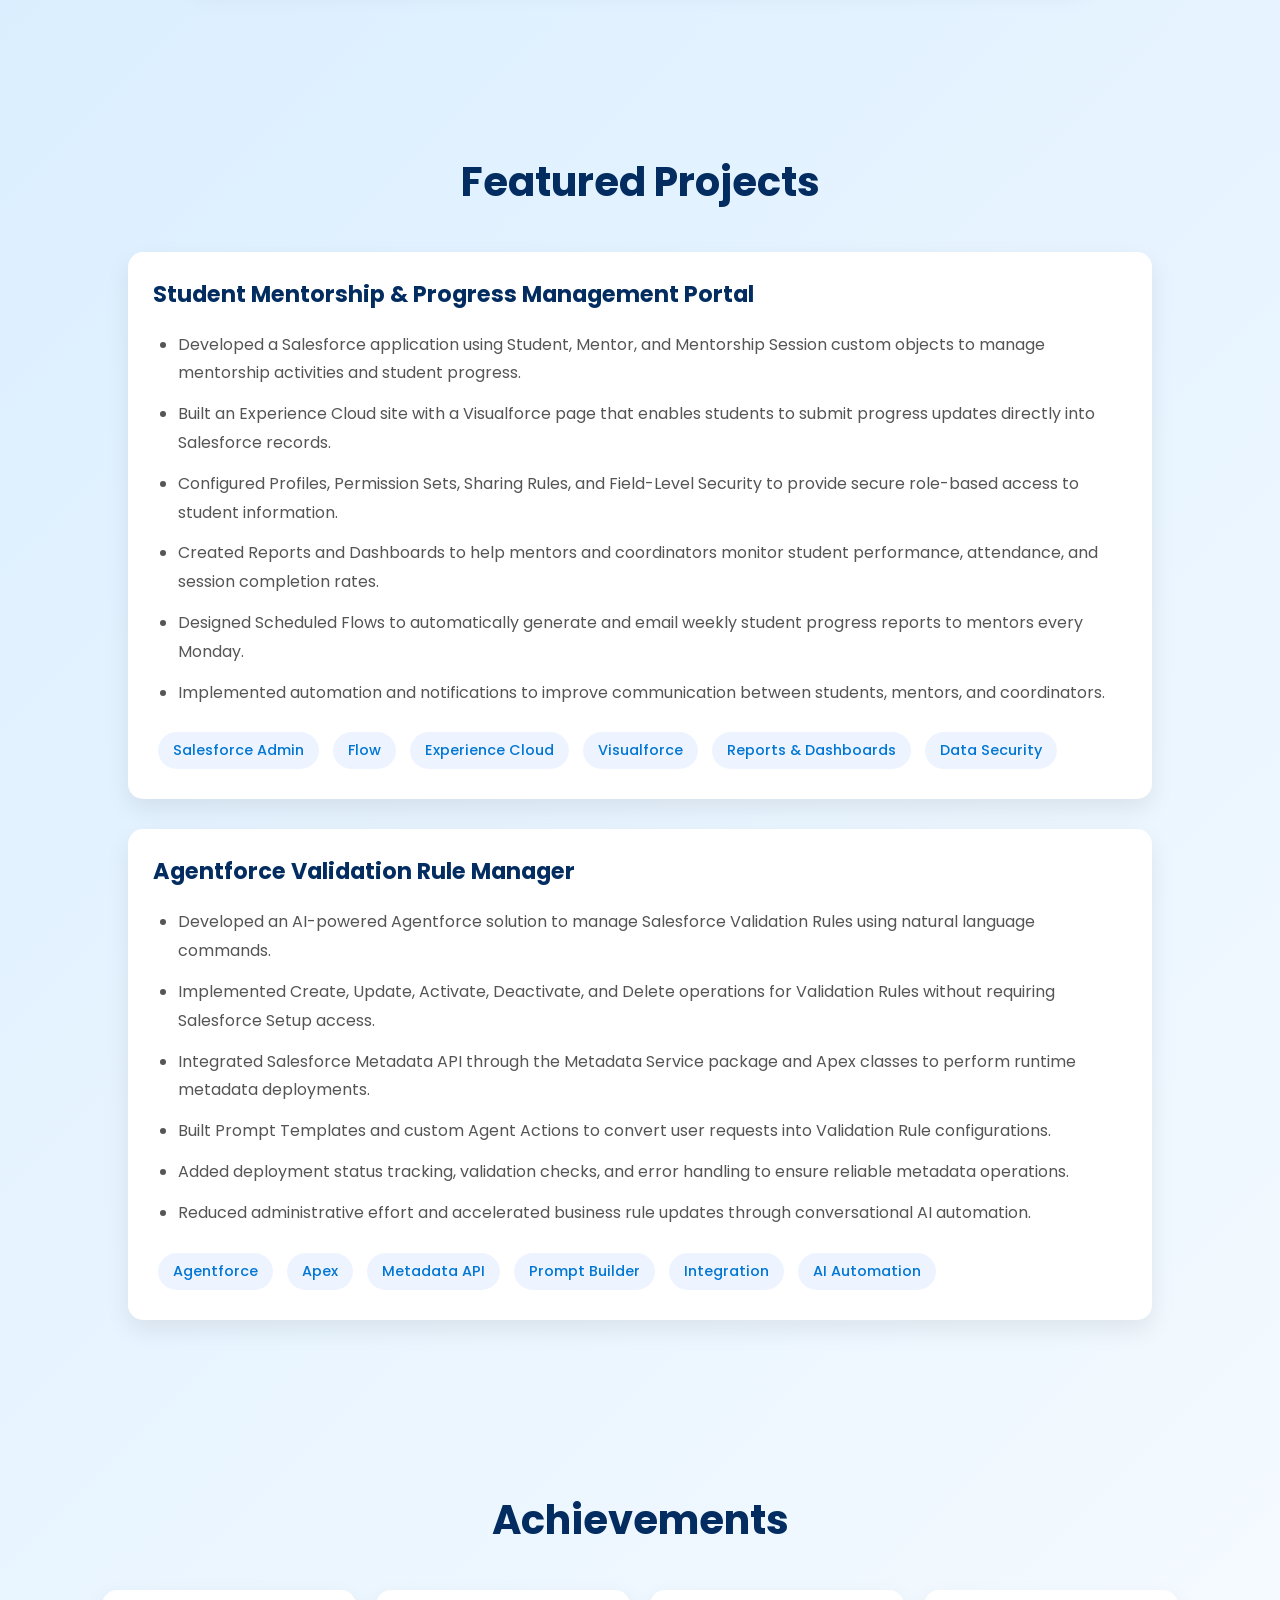
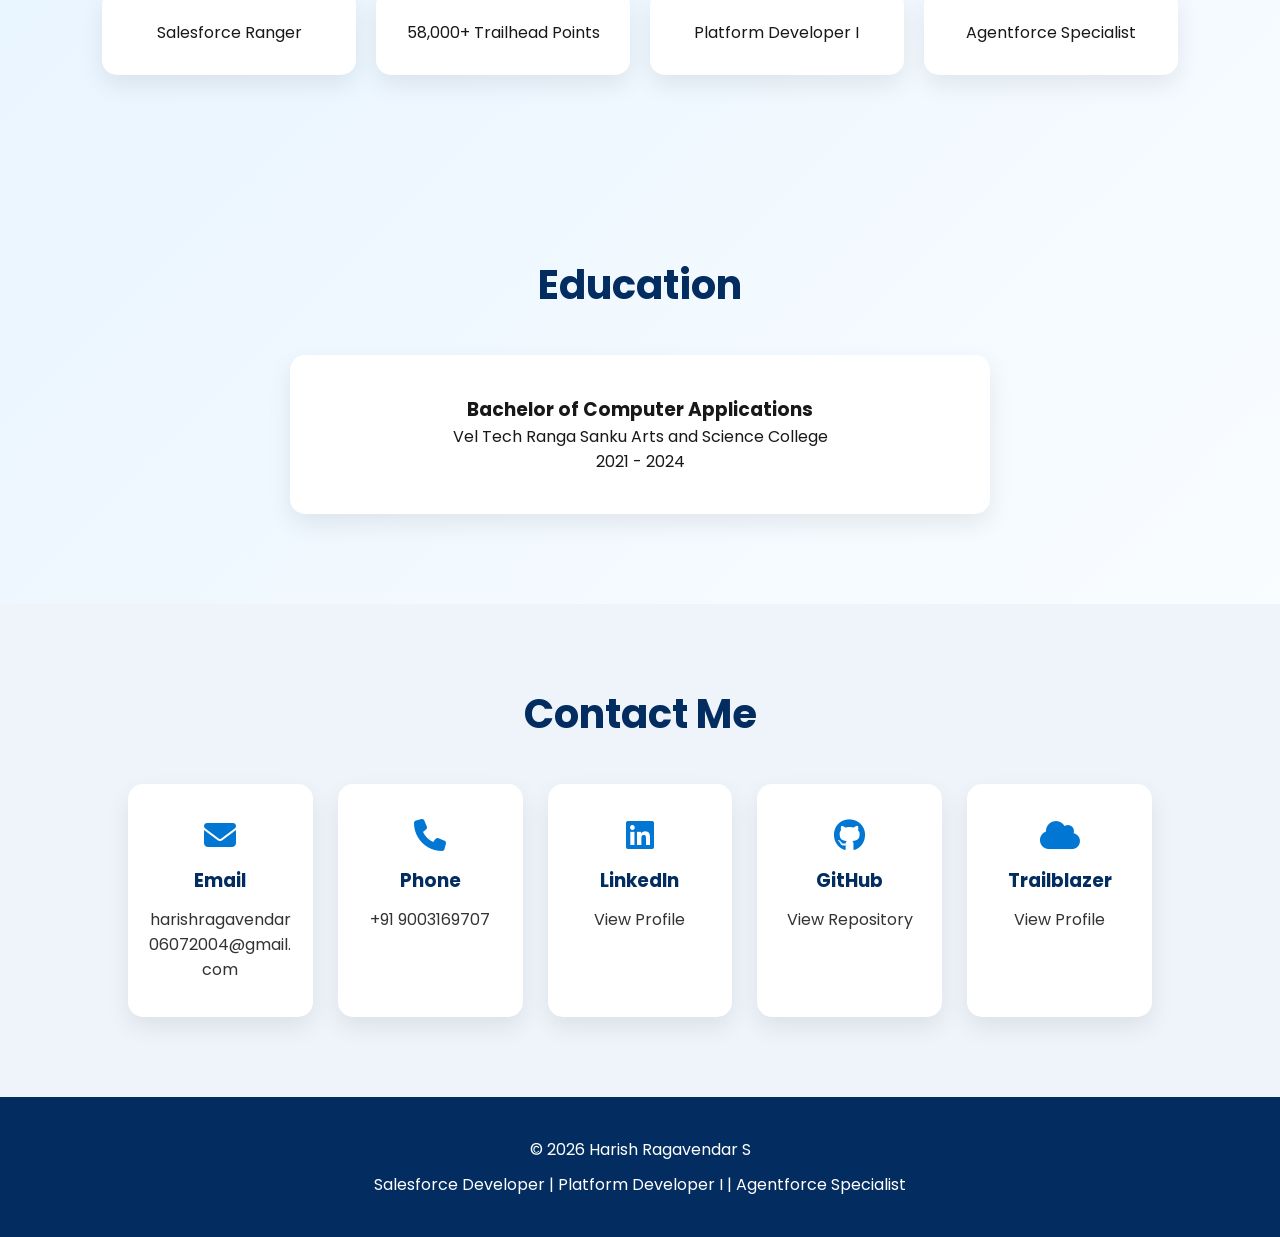
==== commit 52ab3557: "Perfect code of portfolio" ====
--- a/index (1).html
+++ b/index (1).html
@@ -428,42 +428,41 @@
 
     <section id="contact">
       <h2 class="section-title">Contact Me</h2>
-
       <div class="contact-grid">
-        <div>
-          
+        <div class="contact-card">
           <i class="fas fa-envelope"></i>
-          <a
-            href="mailto:harishragavendar06072004@gmail.com"
-            style="text-decoration: none; color: black"
-          >
-            Email
-          </a>
-          </div>
-
-        <div>
+          <h3>Email</h3>
+          <a href="mailto:harishragavendar06072004@gmail.com">
+            harishragavendar06072004@gmail.com
+          </a>
+        </div>
+        <div class="contact-card">
+          <i class="fas fa-phone"></i>
+          <h3>Phone</h3>
+          <a href="tel:+919003169707"> +91 9003169707 </a>
+        </div>
+        <div class="contact-card">
           <i class="fab fa-linkedin"></i>
-          <a
-            href="https://www.linkedin.com/in/harishs2004"
-            style="text-decoration: none; color: black"
-            >LinkedIn</a
-          >
-        </div>
-
-        <div>
+          <h3>LinkedIn</h3>
+          <a href="https://www.linkedin.com/in/harishs2004" target="_blank">
+            View Profile
+          </a>
+        </div>
+        <div class="contact-card">
           <i class="fab fa-github"></i>
-          <a
-            href="https://github.com/theharishdev"
-            style="text-decoration: none; color: black"
-            >Github</a>
-        </div>
-
-        <div>
+          <a href="https://github.com/theharishdev" target="_blank">
+            <h3>GitHub</h3>
+            View Repository
+          </a>
+        </div>
+        <div class="contact-card">
           <i class="fas fa-cloud"></i>
+          <h3>Trailblazer</h3>
           <a
             href="https://www.salesforce.com/trailblazer/pwxaolahhzddj6np1i"
-            style="text-decoration: none; color: black"
-            >Trailblazer
+            target="_blank"
+          >
+            View Profile
           </a>
         </div>
       </div>
--- a/index.css
+++ b/index.css
@@ -564,32 +564,63 @@
    CONTACT
 ========================= */
 
+#contact {
+  padding: 80px 10%;
+  background: #eef4fa;
+}
+.section-title {
+  text-align: center;
+  font-size: 2.5rem;
+  color: var(--secondary);
+  margin-bottom: 40px;
+}
 .contact-grid {
   display: grid;
-
-  grid-template-columns: repeat(auto-fit, minmax(250px, 1fr));
-
-  gap: 20px;
-}
-
-.contact-grid div {
-  background: white;
-
-  padding: 30px;
-
-  text-align: center;
-
-  border-radius: 15px;
-
-  box-shadow: var(--shadow);
-}
-
-.contact-grid i {
-  font-size: 28px;
-
+  grid-template-columns: repeat(5, 1fr);
+  gap: 25px;
+}
+.contact-card {
+  background: white;
+  border-radius: 15px;
+  padding: 35px 20px;
+  text-align: center;
+  box-shadow: var(--shadow);
+  transition: transform 0.3s ease;
+}
+.contact-card:hover {
+  transform: translateY(-5px);
+}
+.contact-card i {
+  font-size: 32px;
   color: var(--primary);
-
-  margin-bottom: 10px;
+  margin-bottom: 15px;
+}
+.contact-card h3 {
+  margin-bottom: 12px;
+  color: var(--secondary);
+}
+.contact-card a {
+  text-decoration: none;
+  color: #333;
+  word-break: break-word;
+}
+.contact-card a:hover {
+  color: var(--primary);
+}
+@media (max-width: 1200px) {
+  .contact-grid {
+    grid-template-columns: repeat(3, 1fr);
+  }
+}
+@media (max-width: 768px) {
+  .contact-grid {
+    grid-template-columns: repeat(2, 1fr);
+  }
+}
+@media (max-width: 500px) {
+  .contact-grid {
+    grid-template-columns: 1fr;
+  }
 }
 
 /* =========================
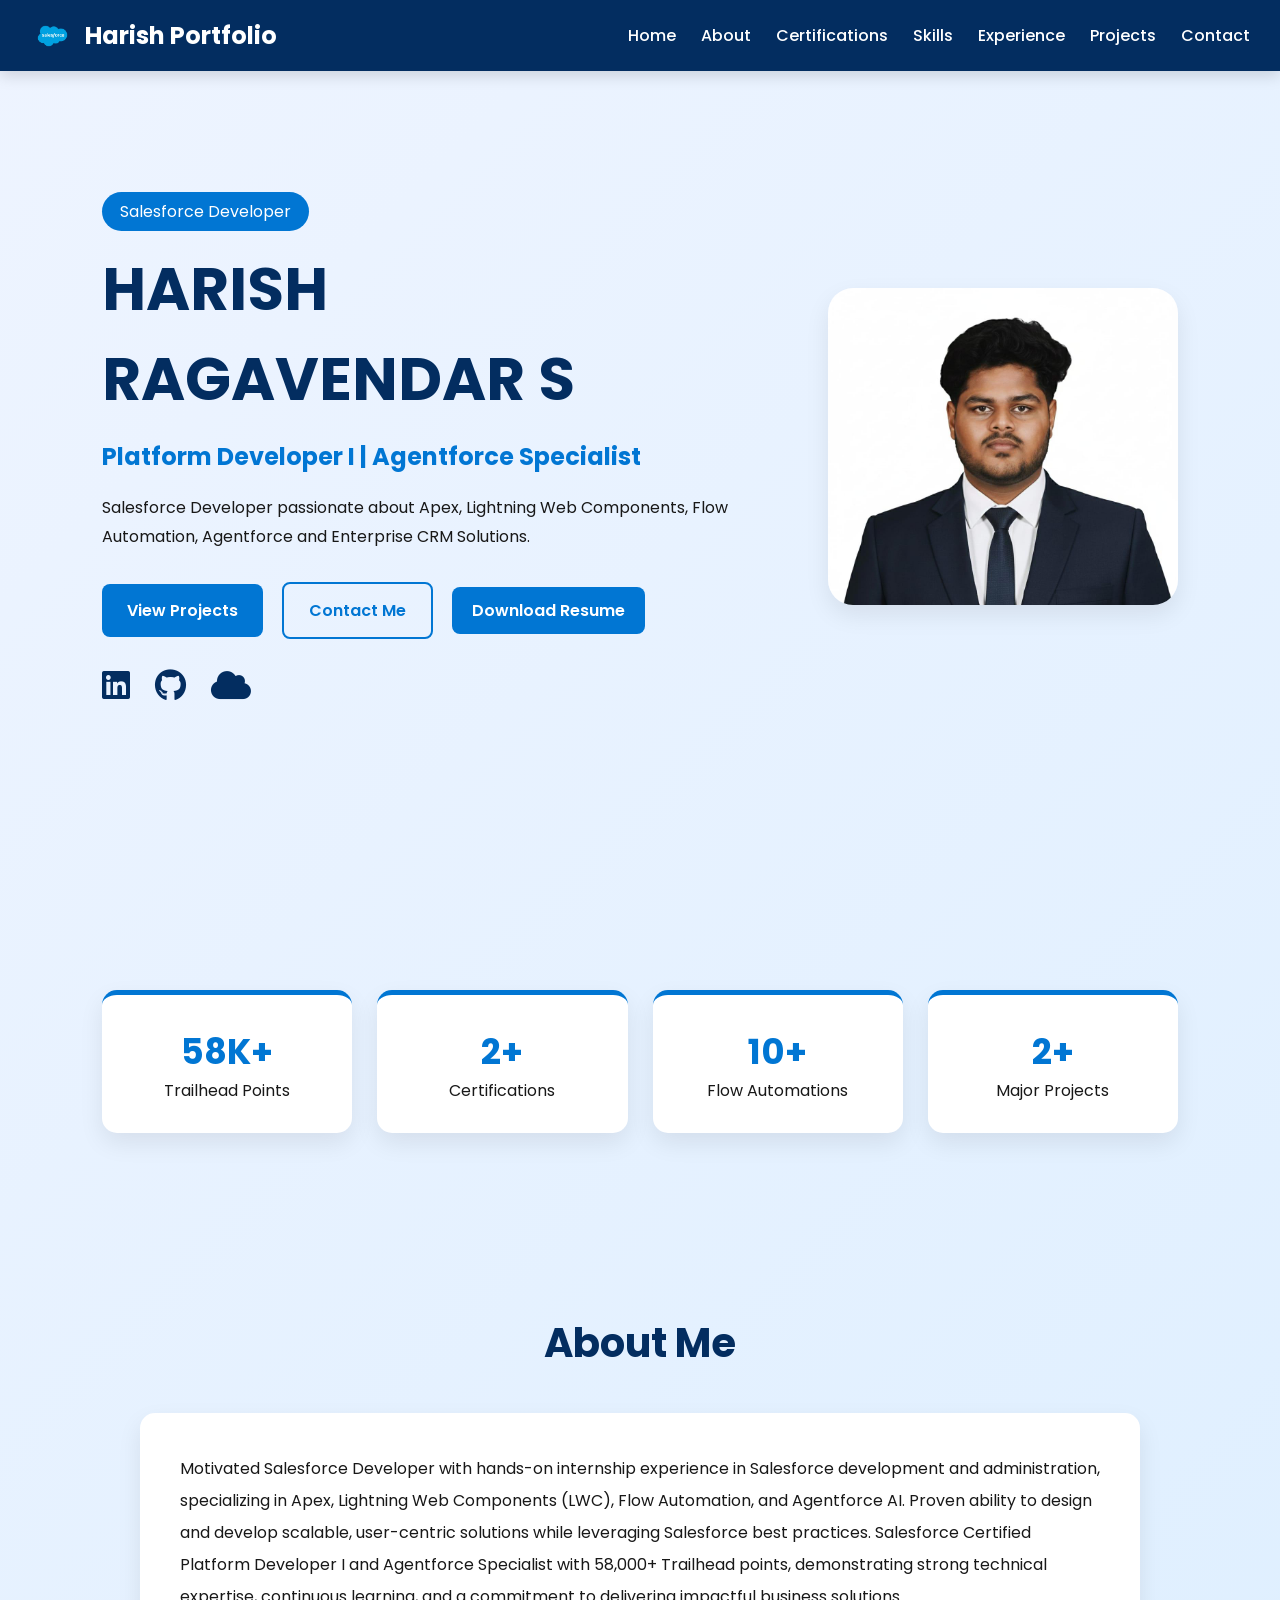
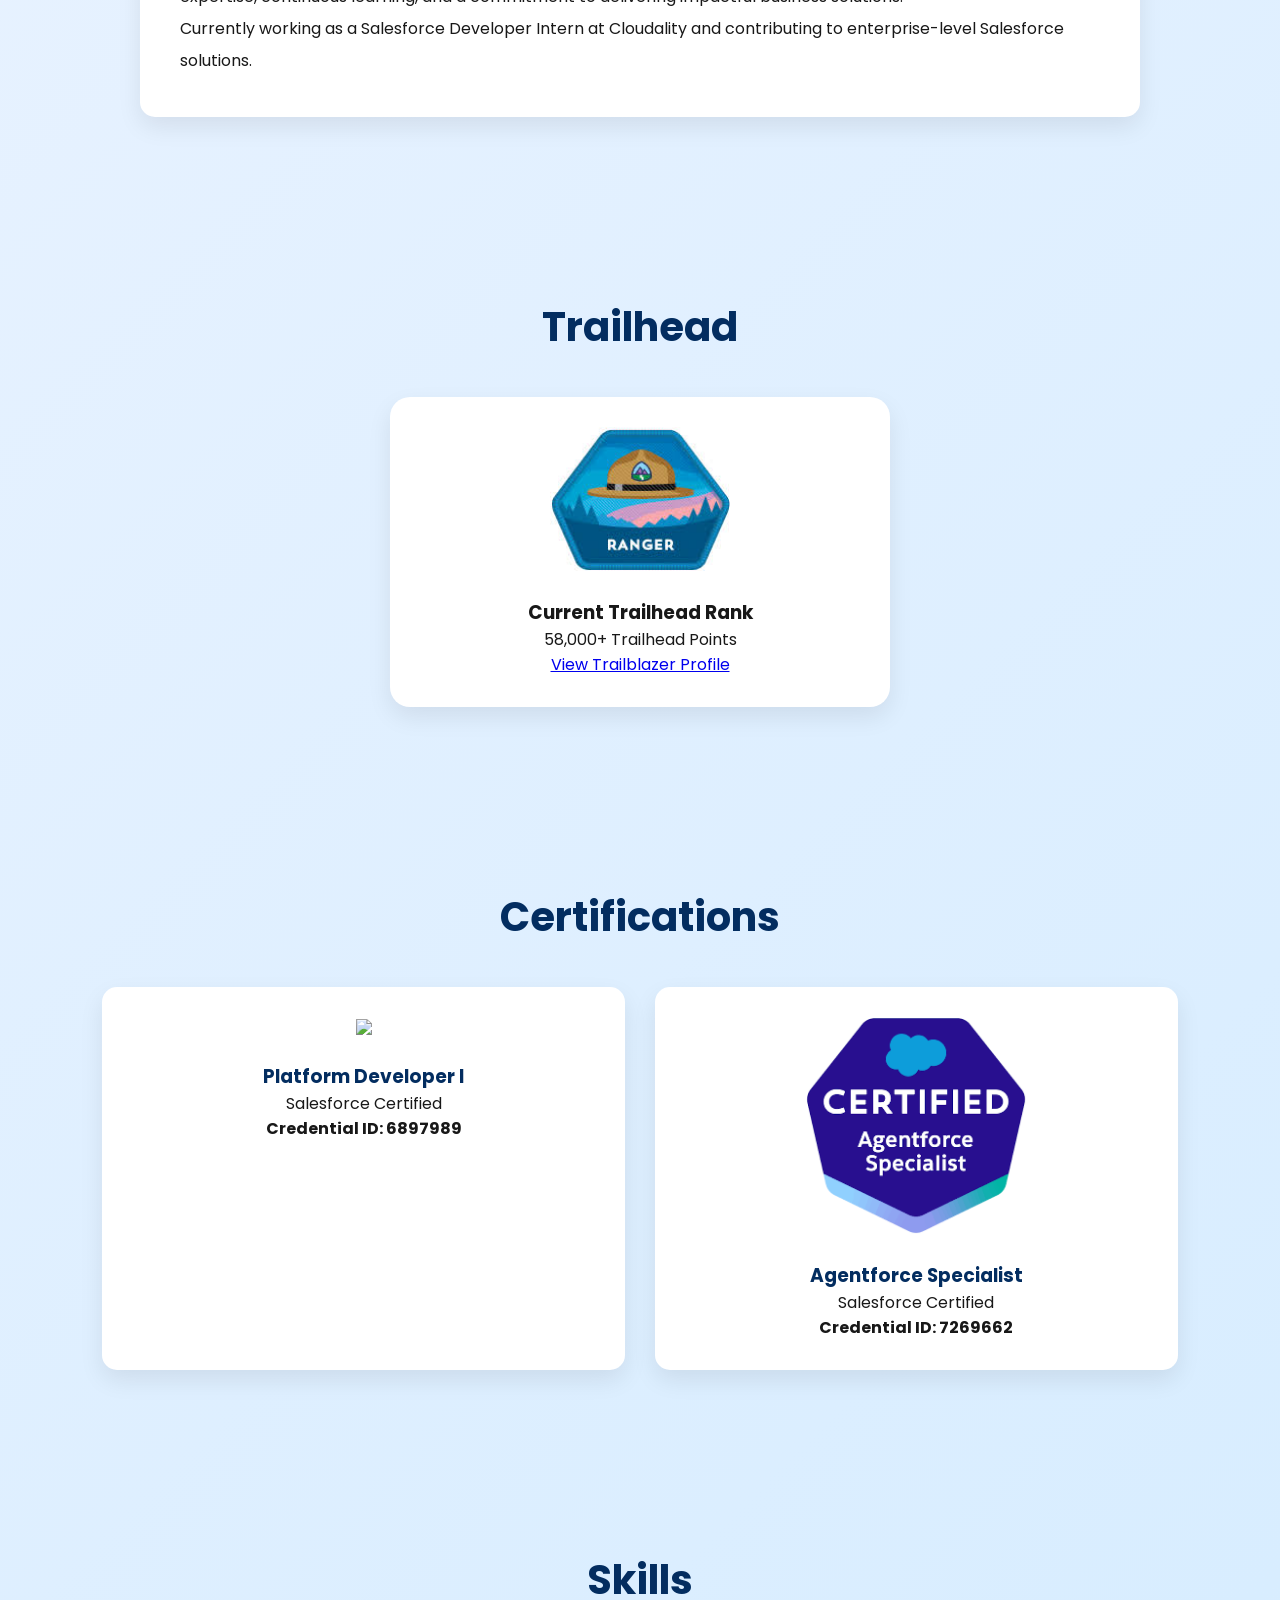
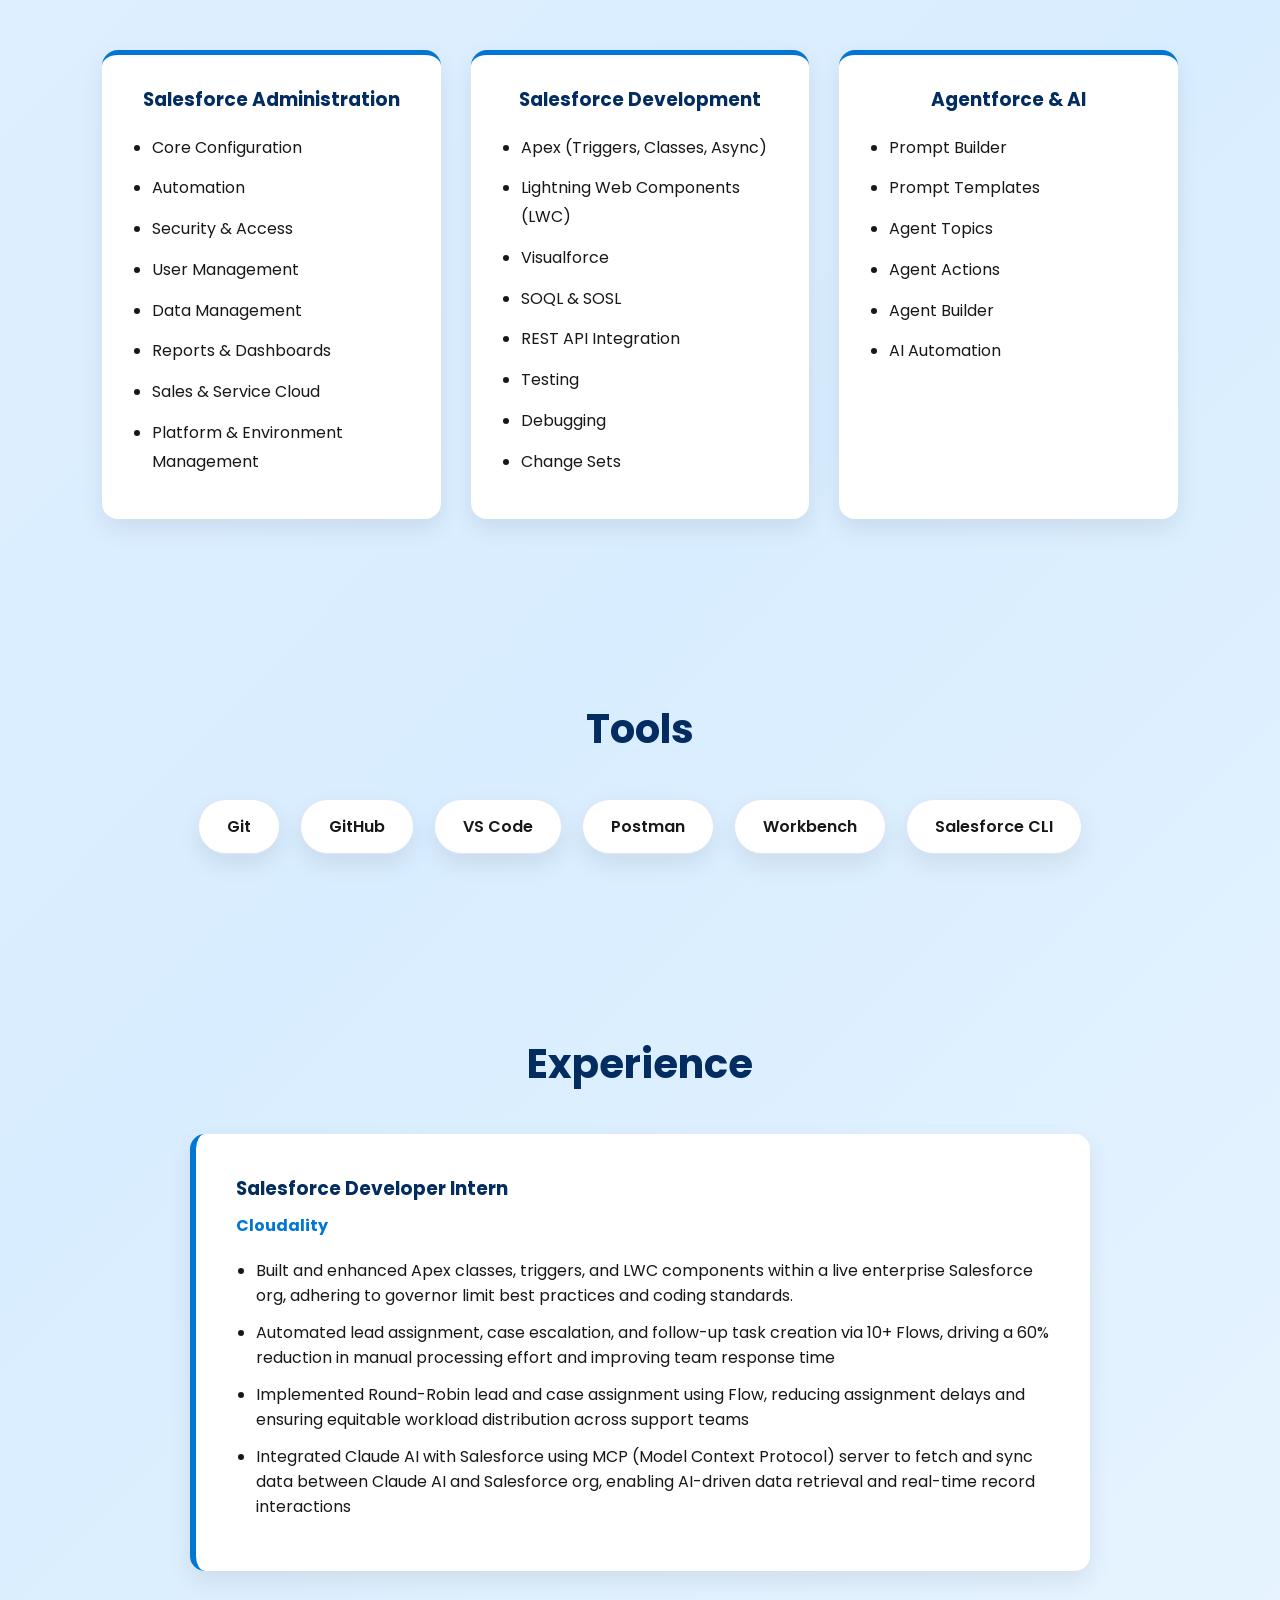
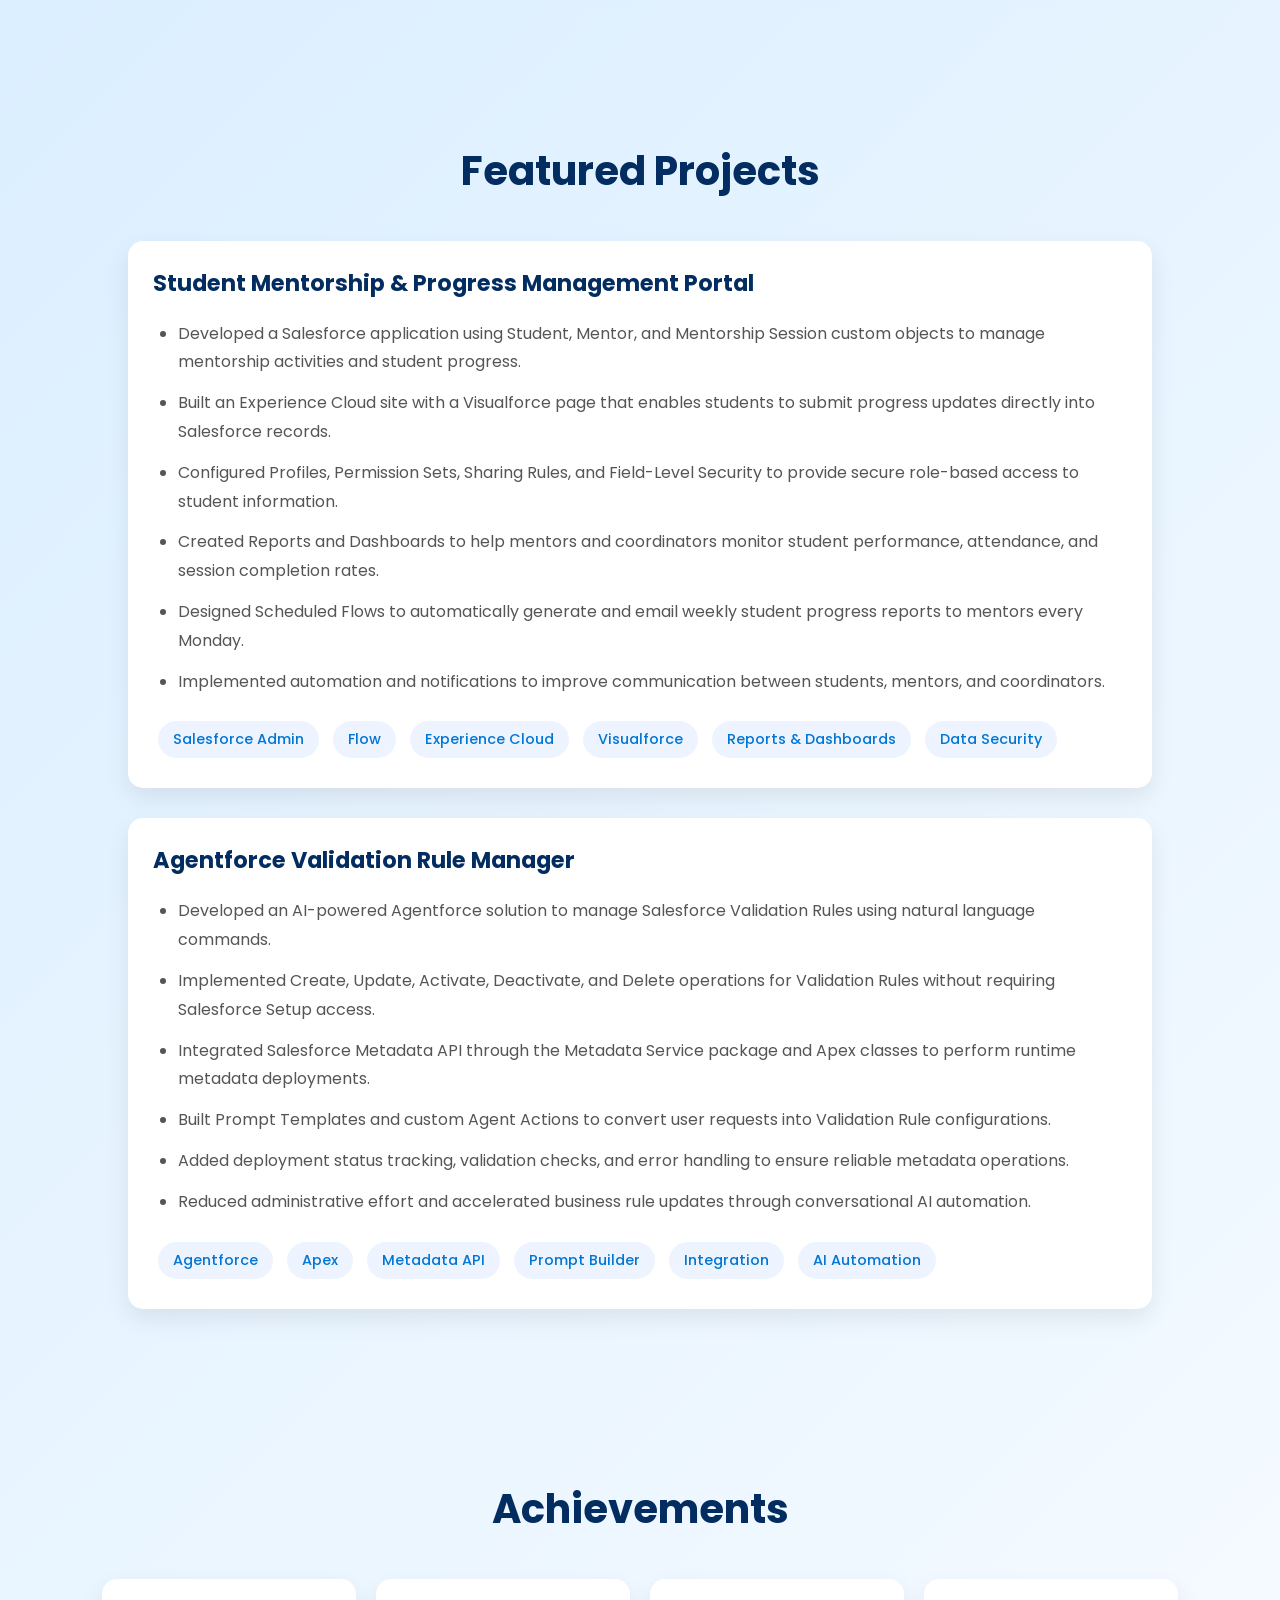
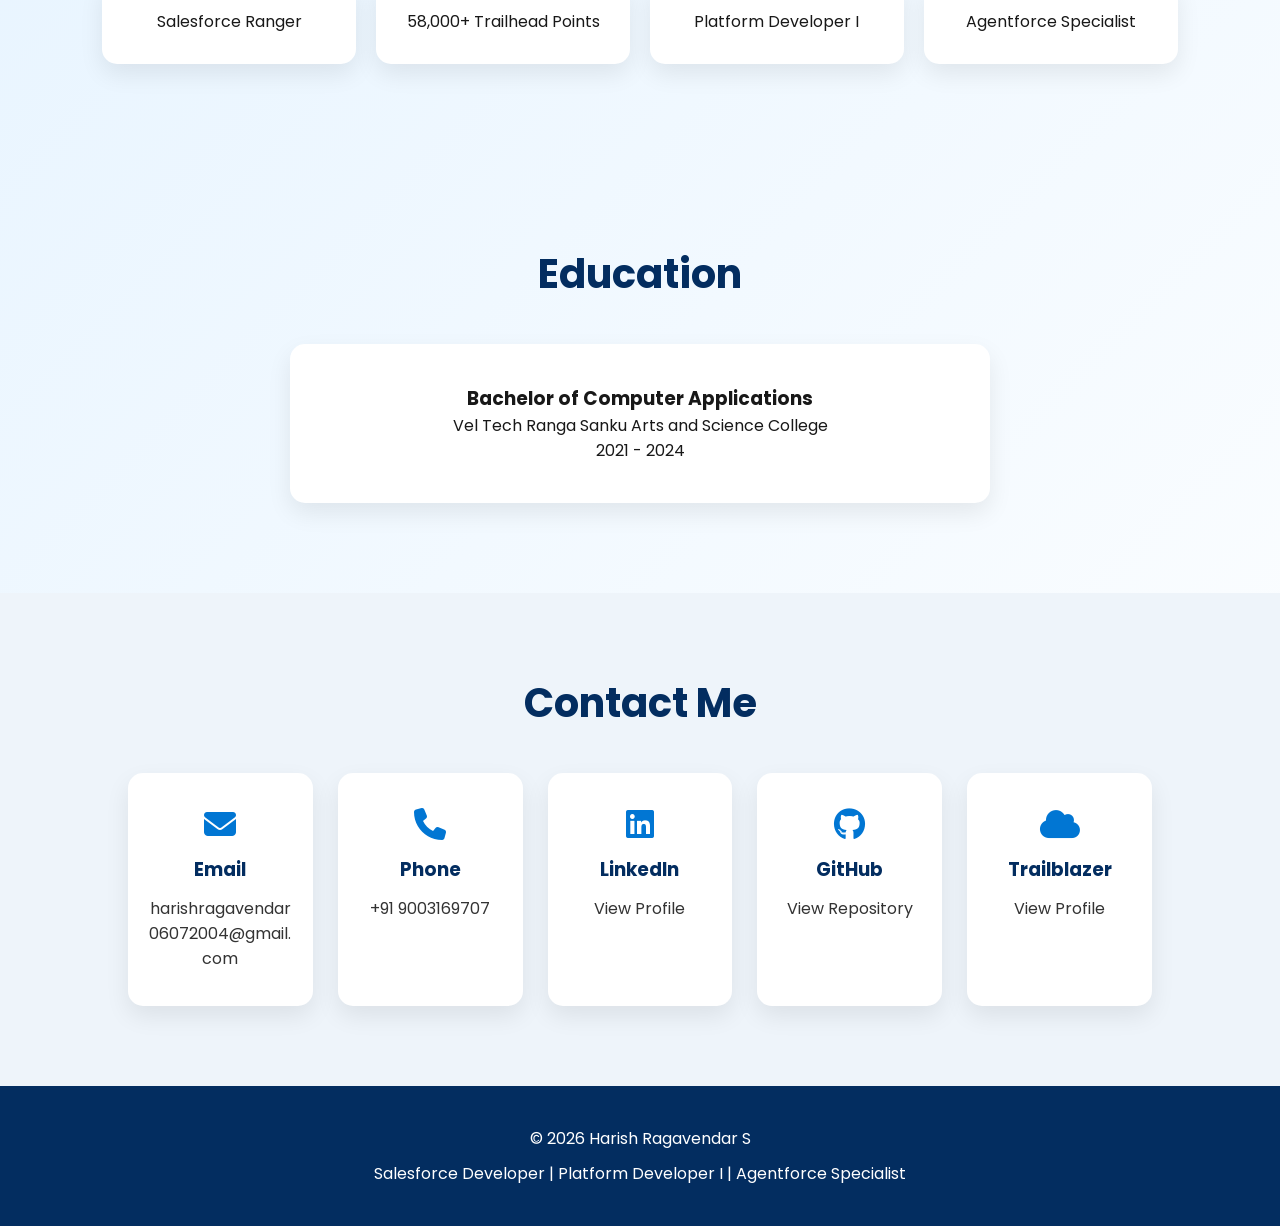
==== commit bd6a67bb: "FInal correction completed" ====
--- a/index (1).html
+++ b/index (1).html
@@ -1,4 +1,3 @@
-```html
 <!doctype html>
 <html lang="en">
   <head>
@@ -89,15 +88,18 @@
         </div>
 
         <div class="social-links">
-          <a href="https://www.linkedin.com/in/harishs2004 ">
+          <a href="https://www.linkedin.com/in/harishs2004" target="_blank">
             <i class="fab fa-linkedin"></i>
           </a>
 
-          <a href="#">
+          <a href="https://github.com/theharishdev" target="_blank">
             <i class="fab fa-github"></i>
           </a>
 
-          <a href="https://www.salesforce.com/trailblazer/pwxaolahhzddj6np1i">
+          <a
+            href="https://www.salesforce.com/trailblazer/pwxaolahhzddj6np1i"
+            target="_blank"
+          >
             <i class="fas fa-cloud"></i>
           </a>
         </div>
@@ -260,18 +262,18 @@
     </section>
 
     <!-- ==================== Tools =================== -->
-    <section id="Tools">
+    <section id="tools">
       <h2 class="section-title">Tools</h2>
-      <div class="Tools-container">
+
+      <div class="tools-container">
         <span>Git</span>
         <span>GitHub</span>
         <span>VS Code</span>
         <span>Postman</span>
-        <span>WorkBench</span>
+        <span>Workbench</span>
         <span>Salesforce CLI</span>
       </div>
     </section>
-
     <!-- ================= EXPERIENCE ================= -->
 
     <section id="experience">
--- a/index.css
+++ b/index.css
@@ -196,14 +196,29 @@
 
 .social-links {
   margin-top: 30px;
+  display: flex;
+  align-items: center;
+  gap: 25px;
 }
 
 .social-links a {
-  color: var(--secondary);
-
-  font-size: 24px;
-
-  margin-right: 15px;
+  text-decoration: none !important;
+  color: var(--secondary);
+  font-size: 32px;
+  display: inline-flex;
+  align-items: center;
+  justify-content: center;
+}
+
+.social-links a:hover {
+  color: var(--primary);
+  transform: translateY(-3px);
+  transition: all 0.3s ease;
+}
+
+.social-links a::before,
+.social-links a::after {
+  content: none !important;
 }
 
 .profile-image {
@@ -399,26 +414,26 @@
 
 .tools-container {
   display: flex;
-
   flex-wrap: wrap;
-
   justify-content: center;
-
-  gap: 15px;
-}
-
-.Tools-container span {
-  background: white;
-
-  padding: 12px 22px;
-
+  align-items: center;
+  gap: 20px;
+  max-width: 900px;
+  margin: 0 auto;
+}
+
+.tools-container span {
+  background: #fff;
+  padding: 14px 28px;
   border-radius: 30px;
-
-  box-shadow: var(--shadow);
-
+  box-shadow: var(--shadow);
   border: 1px solid #dce6f5;
-
-  font-weight: 500;
+  font-weight: 600;
+  transition: all 0.3s ease;
+}
+
+.tools-container span:hover {
+  transform: translateY(-3px);
 }
 /* =========================
    EXPERIENCE
